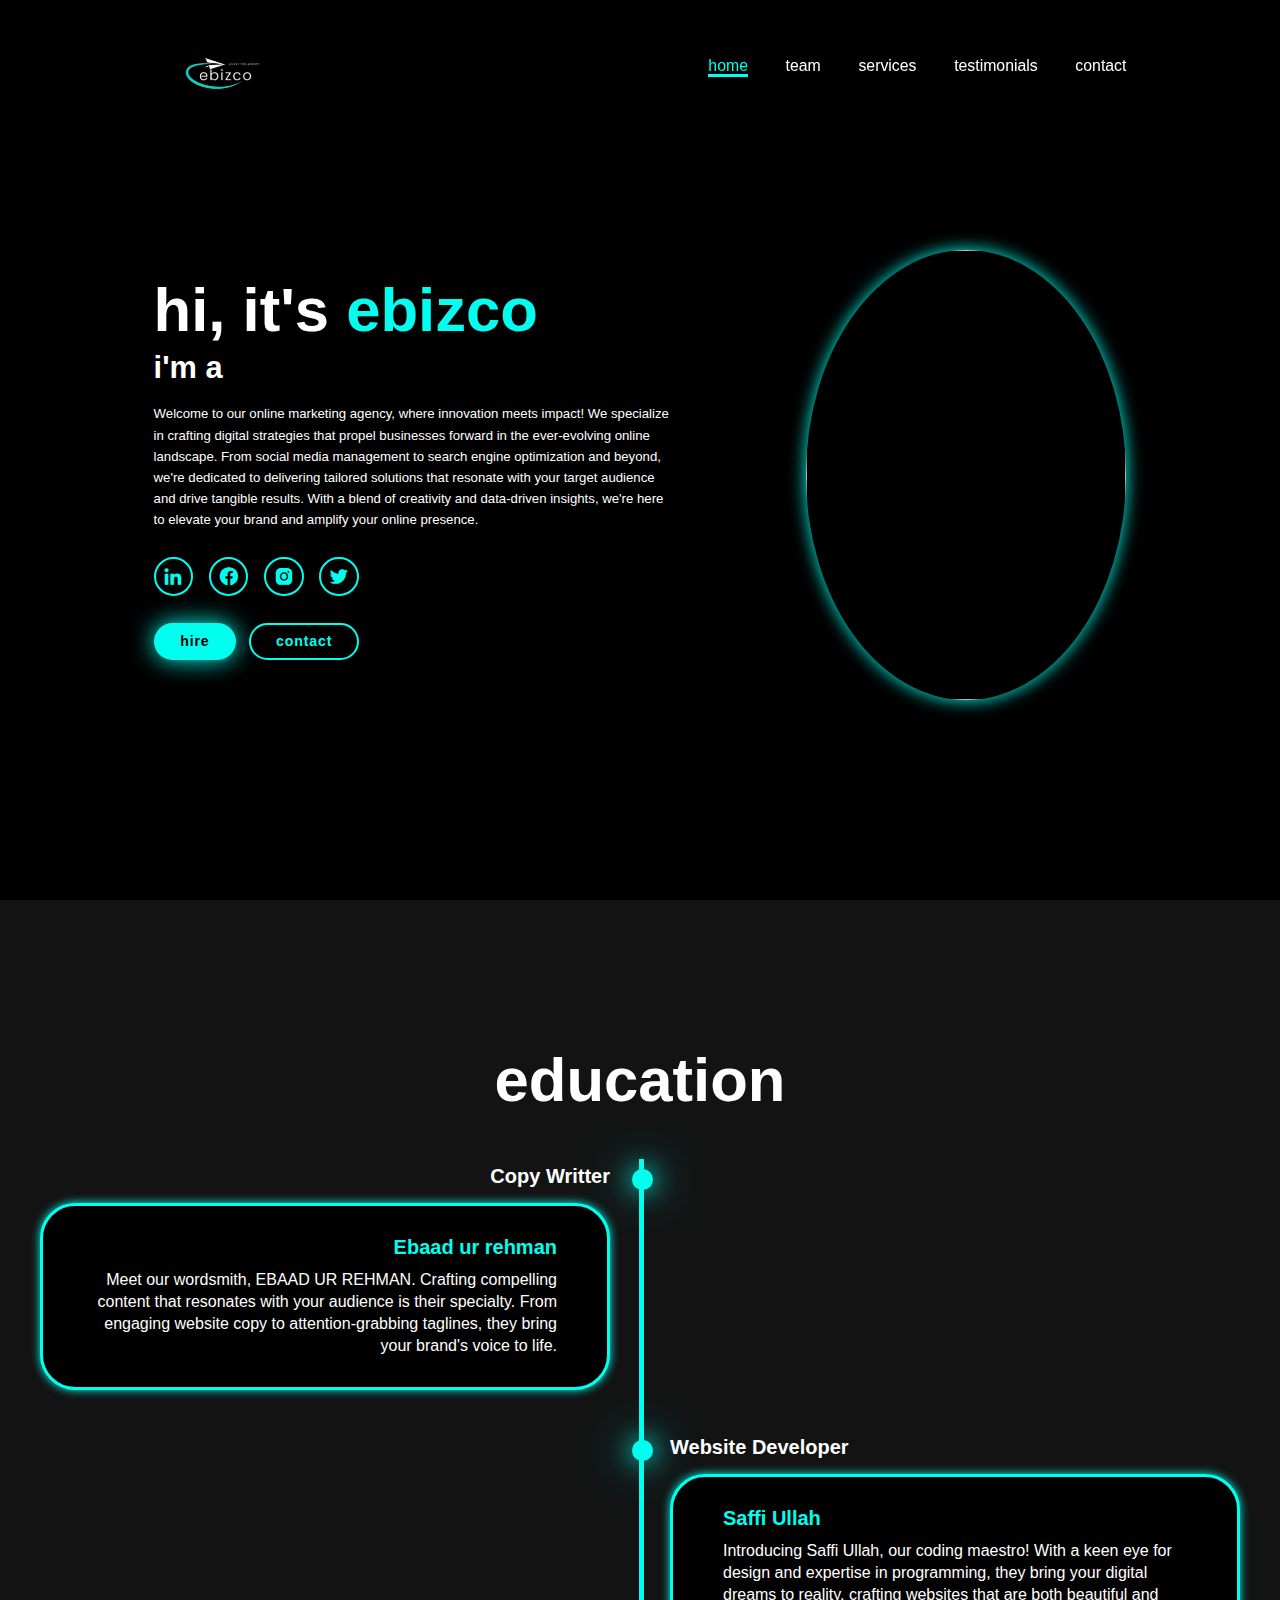
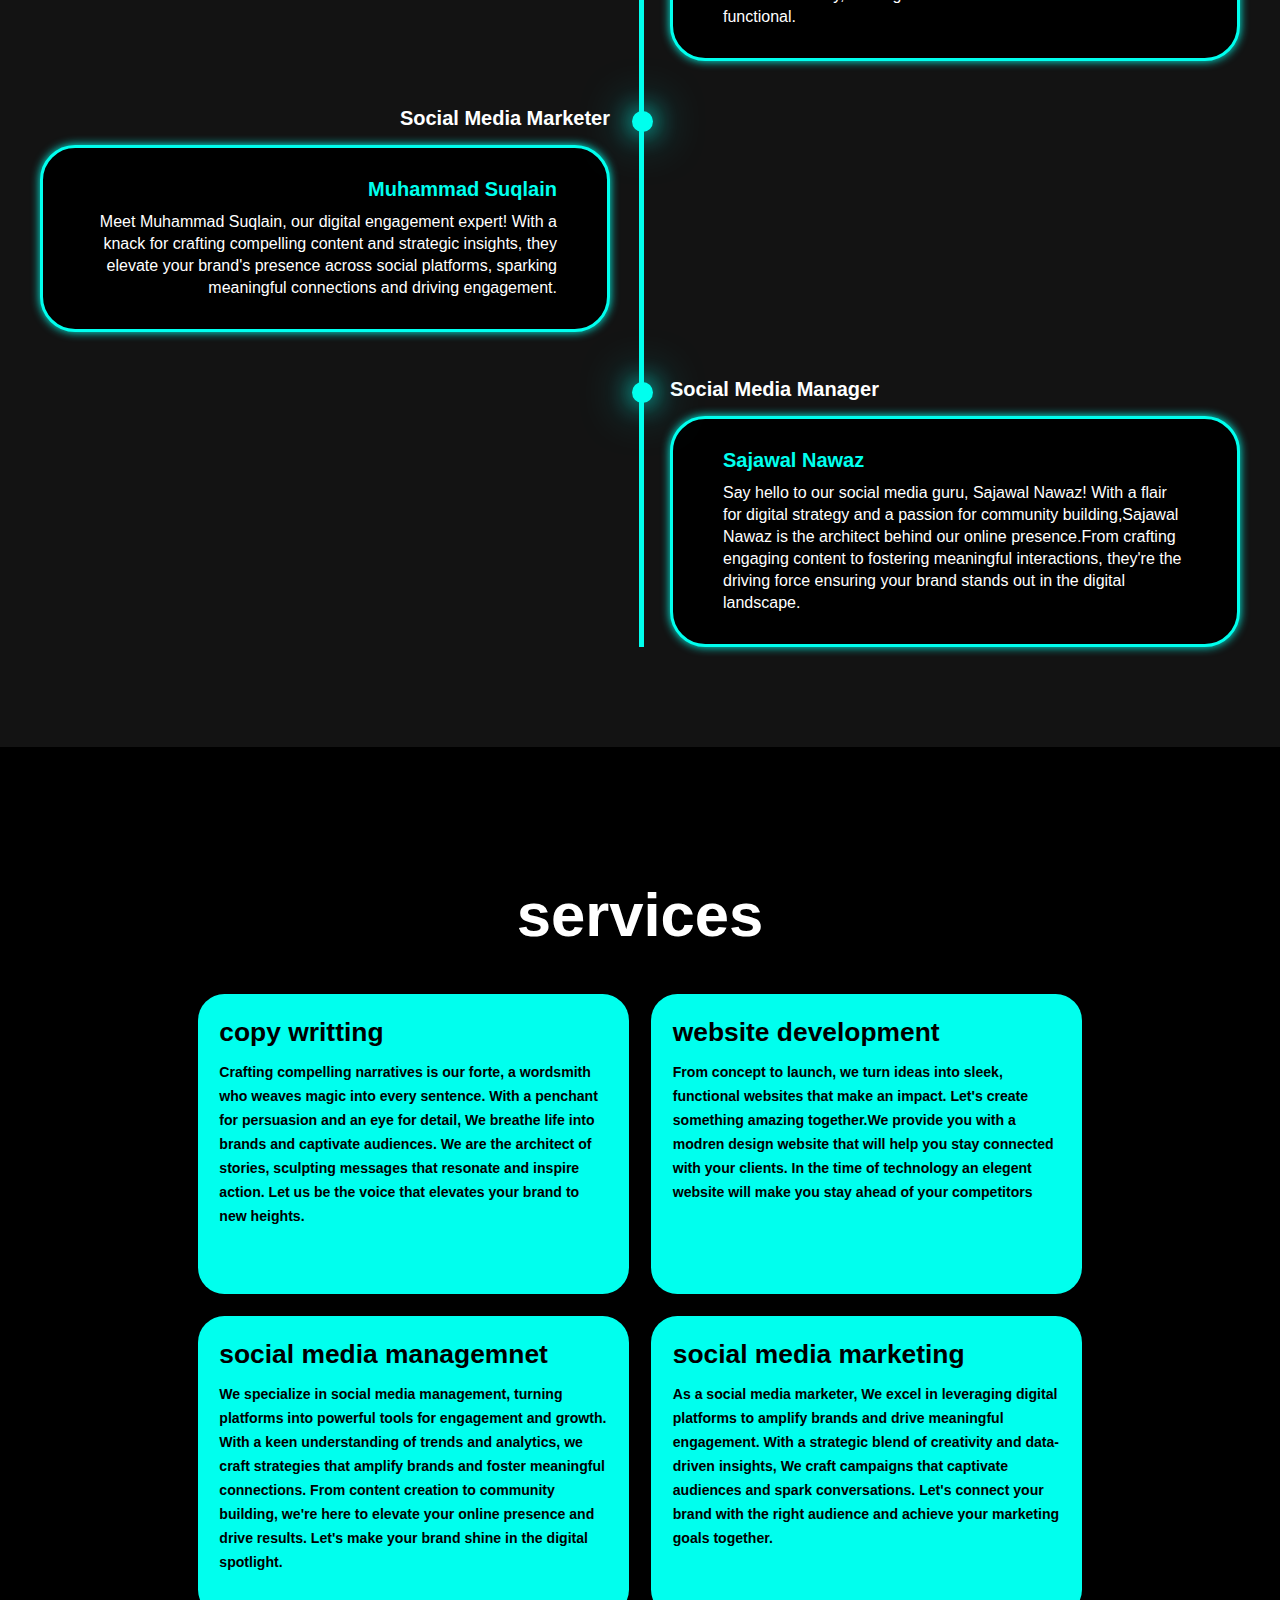
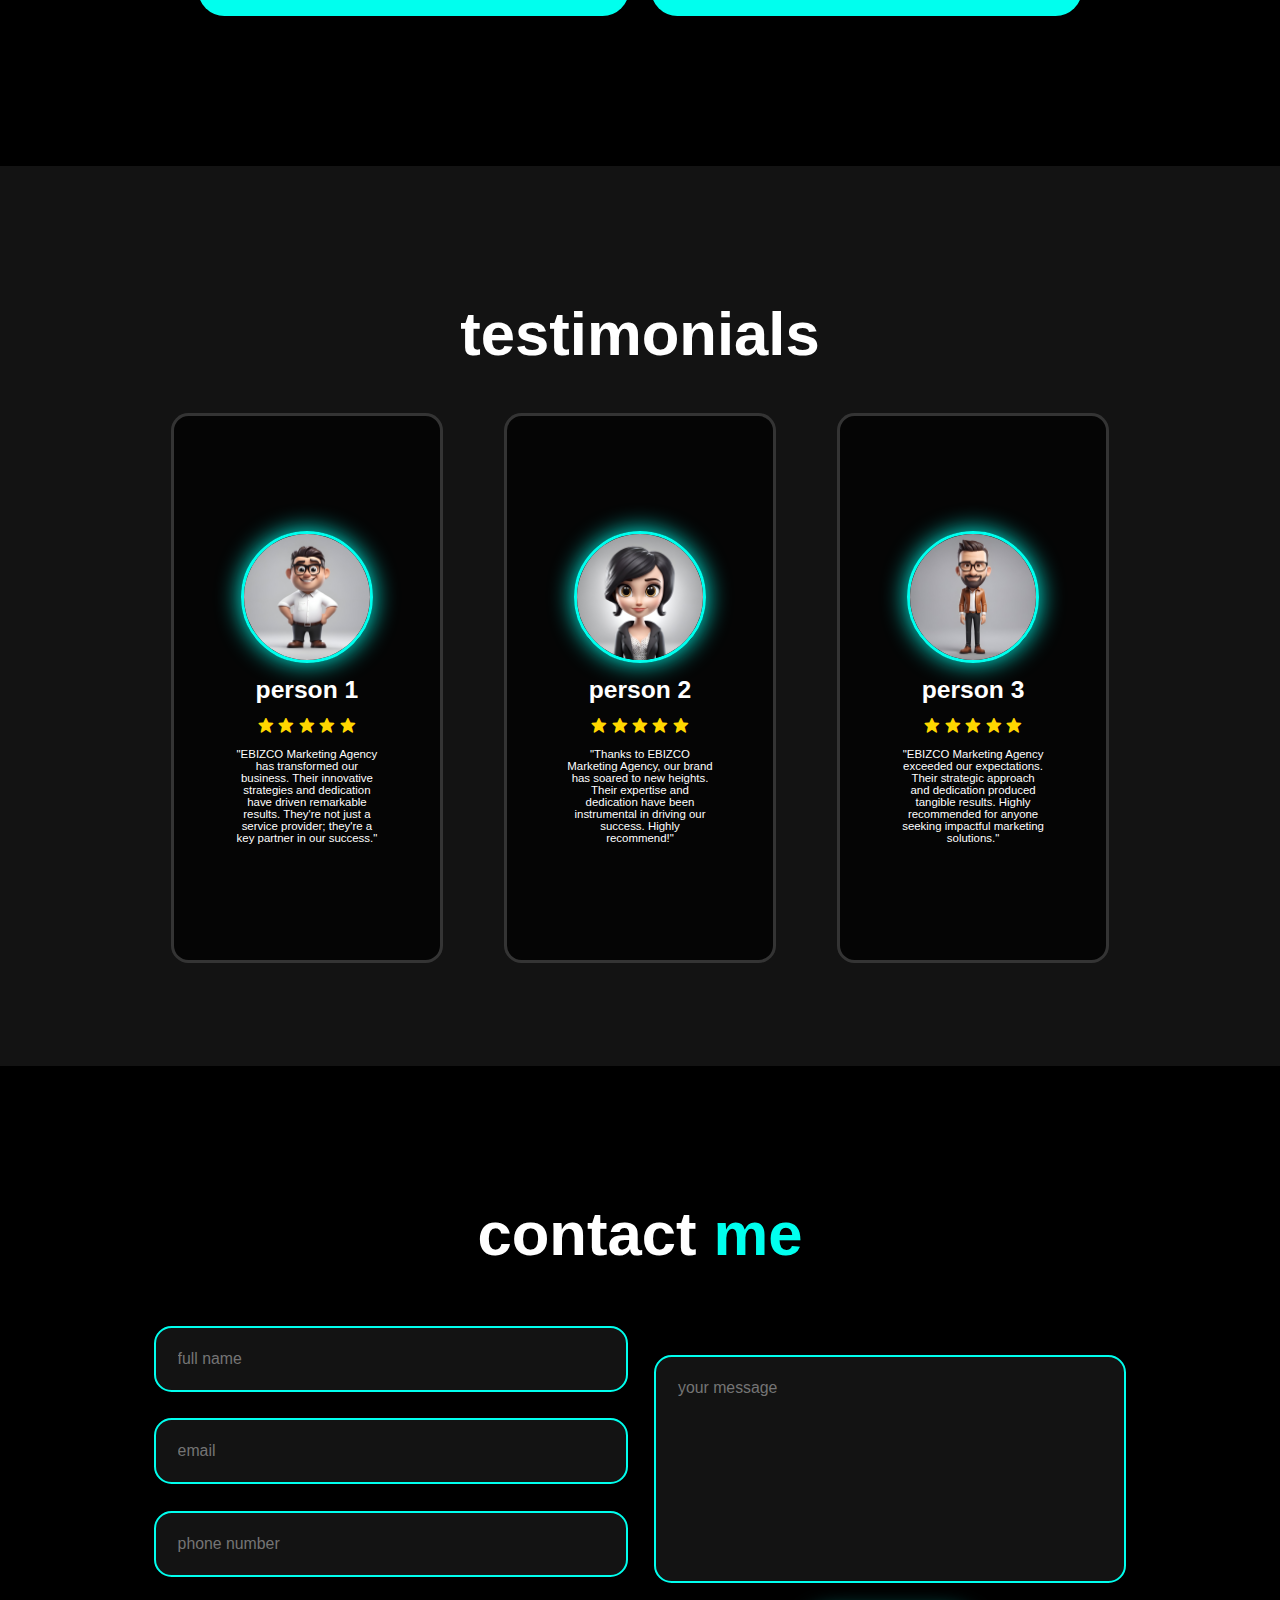
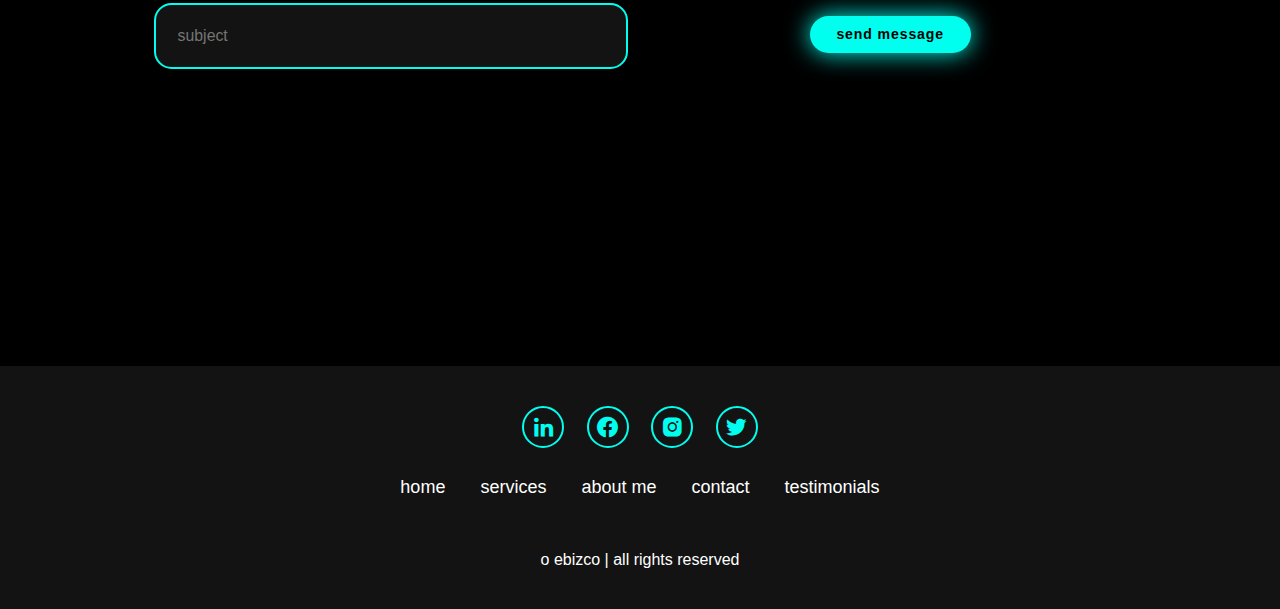
==== index.html @ e0fcddb9 "Add files via upload" ====
<!DOCTYPE html>
<html lang="en">
  <head>
    <meta charset="UTF-8">
    <link rel="shortcut icon" type="x-icon" href="photo-output.PNG">
    <meta name="viewport" content="width=device-width, initial-scale=1.0" />
    <title>EBIZCO</title>

    <link rel="stylesheet" href="style.css" />
    <link
      href="https://unpkg.com/boxicons@2.1.4/css/boxicons.min.css"
      rel="stylesheet"/>
      <script src="https://cdn.jsdelivr.net/npm/@emailjs/browser@3/dist/email.min.js"></script>
  </head>
  <body>

    <header class="header">
      <a href="#home" class="logo">
        <img src="photo-output.PNG" alt="">
      </a>

      <i class="bx bx-menu" id="menu-icon"></i>

      <nav class="navbar">
        <a href="#home" class="active">home</a>
        <a href="#team">team</a>
        <a href="#services">services</a>
        <a href="#testimonials">testimonials</a>
        <a href="#contact">contact</a>
      </nav>
    </header>

    <section class="home" id="home">
      <div class="home-content">
        <h1>hi, it's <span>ebizco</span></h1>
        <h3 class="text-animation">i'm a <span></span></h3>
        <p>  Welcome to our online marketing agency, where innovation meets impact! We specialize in crafting digital strategies that propel businesses forward in the ever-evolving online landscape. From social media management to search engine optimization and beyond, we're dedicated to delivering tailored solutions that resonate with your target audience and drive tangible results. With a blend of creativity and data-driven insights, we're here to elevate your brand and amplify your online presence.
        </p>

        <div class="social-icons">
          <a href="https://www.linkedin.com/in/ebizco-undefined-8a9aa62b5?utm_source=share&utm_campaign=share_via&utm_content=profile&utm_medium=ios_app"><i class="bx bxl-linkedin"></i></a>
          <a href="https://www.facebook.com/share/iDdRqeL8XhWcadHW/?mibextid=WC7FNe"><i class='bx bxl-facebook-circle'></i></a>
          <a href="https://www.instagram.com/ebiz.co?igsh=MXJ4cThwYmFrb3J5cA=="><i class="bx bxl-instagram-alt"></i></a>
          <a href="https://x.com/ebizcoagency?s=21"><i class="bx bxl-twitter"></i></a>
        </div>

        <div class="btn-group">
          <a href="#" class="btn">hire</a>
          <a href="#contact" class="btn">contact</a>
        </div>
      </div>

      <div class="home-img">
        <img src="index (1).png" alt="" />
      </div>
    </section>

    <section class="education" id="team">
      <h2 class="heading">education</h2>
      <div class="timeline-items">

        <div class="timeline-item">
          <div class="timeline-dot"></div>
            <div class="timeline-date">Copy Writter</div>
            <div class="timeline-content">
              <h3>Ebaad ur rehman</h3>
              <p>
                Meet our wordsmith, EBAAD UR REHMAN. Crafting compelling content that resonates with your audience is their specialty. From engaging website copy to attention-grabbing taglines, they bring your brand's voice to life. 
              </p>
            </div>
          
        </div>

        <div class="timeline-item">
          <div class="timeline-dot"></div>
            <div class="timeline-date">Website Developer</div>
            <div class="timeline-content">
              <h3>Saffi Ullah</h3>
              <p>
                Introducing Saffi Ullah, our coding maestro! With a keen eye for design and expertise in programming, they bring your digital dreams to reality, crafting websites that are both beautiful and functional.
              </p>
            </div>
          
        </div>

        <div class="timeline-item">
          <div class="timeline-dot"></div>
            <div class="timeline-date">Social Media Marketer</div>
            <div class="timeline-content">
              <h3>Muhammad Suqlain</h3>
              <p>
                Meet Muhammad Suqlain, our digital engagement expert! With a knack for crafting compelling content and strategic insights, they elevate your brand's presence across social platforms, sparking meaningful connections and driving engagement.
              </p>
            </div>
          
        </div>

        <div class="timeline-item">
          <div class="timeline-dot"></div>
            <div class="timeline-date">Social Media Manager</div>
            <div class="timeline-content">
              <h3>Sajawal Nawaz</h3>
              <p>
                Say hello to our social media guru, Sajawal Nawaz! With a flair for digital strategy and a passion for community building,Sajawal Nawaz is the architect behind our online presence.From crafting engaging content to fostering meaningful interactions, they're the driving force ensuring your brand stands out in the digital landscape.
              </p>
            </div>
          
      </div>
      </div>
    </section>

     <section class="services" id="services">
      <h2 class="heading">services</h2>

       <div class="services-container">
        <div class="service-box">
          <div class="service-info">
            <h4>copy writting</h4>
            <p>Crafting compelling narratives is our forte, a wordsmith who weaves magic into every sentence. With a penchant for persuasion and an eye for detail, We breathe life into brands and captivate audiences. We are the architect of stories, sculpting messages that resonate and inspire action. Let us be the voice that elevates your brand to new heights.</p>
          </div>
        </div>

        <div class="service-box">
          <div class="service-info">
            <h4>website development</h4>
            <p>From concept to launch, we turn ideas into sleek, functional websites that make an impact. Let's create something amazing together.We provide you with a modren design website that will help you stay connected with your clients. In the time of technology an elegent website will make you stay ahead of your competitors</p>
          </div>
        </div>

        <div class="service-box">
          <div class="service-info">
            <h4>social media managemnet</h4>
            <p>We specialize in social media management, turning platforms into powerful tools for engagement and growth. With a keen understanding of trends and analytics, we craft strategies that amplify brands and foster meaningful connections. From content creation to community building, we're here to elevate your online presence and drive results. Let's make your brand shine in the digital spotlight.</p>
          </div>
        </div>

        <div class="service-box">
          <div class="service-info">
            <h4>social media marketing</h4>
            <p>As a social media marketer, We excel in leveraging digital platforms to amplify brands and drive meaningful engagement. With a strategic blend of creativity and data-driven insights, We craft campaigns that captivate audiences and spark conversations. Let's connect your brand with the right audience and achieve your marketing goals together.</p>
          </div>
        </div>

       </div>
     </section>

     <section class="testimonials" id="testimonials">
      <div class="testimonials-box">
        <h2 class="heading">testimonials</h2>

          <div class="wrapper">
            <div class="testimonial-item">
              <img src="index (1).jpg" alt="">
              <h2>person 1</h2>
              <div class="rating">
                <i class='bx bxs-star' id="star"></i>
                <i class='bx bxs-star' id="star"></i>
                <i class='bx bxs-star' id="star"></i>
                <i class='bx bxs-star' id="star"></i>
                <i class='bx bxs-star' id="star"></i>
              </div>
              <p>"EBIZCO Marketing Agency has transformed our business. Their innovative strategies and dedication have driven remarkable results. They're not just a service provider; they're a key partner in our success."</p>
            </div>

            <div class="testimonial-item">
              <img src="index (3).jpg" alt="">
              <h2>person 2</h2>
              <div class="rating">
                <i class='bx bxs-star' id="star"></i>
                <i class='bx bxs-star' id="star"></i>
                <i class='bx bxs-star' id="star"></i>
                <i class='bx bxs-star' id="star"></i>
                <i class='bx bxs-star' id="star"></i>
              </div>
              <p>"Thanks to EBIZCO Marketing Agency, our brand has soared to new heights. Their expertise and dedication have been instrumental in driving our success. Highly recommend!"</p>
            </div>

            <div class="testimonial-item">
              <img src="index (2).jpg" alt="">
              <h2>person 3</h2>
              <div class="rating">
                <i class='bx bxs-star' id="star"></i>
                <i class='bx bxs-star' id="star"></i>
                <i class='bx bxs-star' id="star"></i>
                <i class='bx bxs-star' id="star"></i>
                <i class='bx bxs-star' id="star"></i>
              </div>
              <p>"EBIZCO Marketing Agency exceeded our expectations. Their strategic approach and dedication produced tangible results. Highly recommended for anyone seeking impactful marketing solutions."</p>
            </div>

          </div>
        </h2>
      </div>
     </section>

     <section class="contact" id="contact">
      <h2 class="heading">contact <span>me</span></h2>

        <form action="https://formspree.io/f/meqyryzp"
               method="POST">
          
          <div class="input-group">
            <div class="input-box">
              <input type="text" name="name" placeholder="full name">
              <input type="email" name="email" placeholder="email">
            </div>
            <div class="input-box">
              <input type="number" name="phone" placeholder="phone number">
              <input type="text" name="suject" placeholder="subject">
            </div>
          </div>

         <div class="input-group-2">
          <textarea name="message" id="message" cols="30" rows="10" placeholder="your message"></textarea>
          <input type="submit" name="send" value="send message" class="btn">
         </div>

        </form>
     </section>

     <footer class="footer">
      <div class="social">
        <a href="https://www.linkedin.com/in/ebizco-undefined-8a9aa62b5?utm_source=share&utm_campaign=share_via&utm_content=profile&utm_medium=ios_app"><i class="bx bxl-linkedin"></i></a>
          <a href="https://www.facebook.com/share/iDdRqeL8XhWcadHW/?mibextid=WC7FNe"><i class='bx bxl-facebook-circle'></i></a>
          <a href="https://www.instagram.com/ebiz.co?igsh=MXJ4cThwYmFrb3J5cA=="><i class="bx bxl-instagram-alt"></i></a>
          <a href="https://x.com/ebizcoagency?s=21"><i class="bx bxl-twitter"></i></a>
      </div>

      <ul class="list">
        <li>
          <a href="#">home</a>
        </li>

        <li>
          <a href="#services">services</a>
        </li>

        <li>
          <a href="#">about me</a>
        </li>

        <li>
          <a href="#contact">contact</a>
        </li>

        <li>
          <a href="#testimonials">testimonials</a>
        </li>
      </ul>
       <p class="copyright">
        o ebizco | all rights reserved
       </p>
     </footer>

    <script src="script.js"></script>
   
  </body>
</html>
---- style.css ----
*{
    margin: 0;
    padding: 0;
    box-sizing: border-box;
    text-decoration: none;
    border: none;
    outline: none;
    scroll-behavior: smooth;
    font-family: "Poppins", sans-serif;
}
:root{
    --bg-color:#000000;
    --second-bg-color: #131313;
    --text-color: white;
    --main-color:#00ffee;
}
html{
    font-size: 60%;
    overflow-x: hidden;
}
body{
    background: var(--bg-color);
    color: var(--text-color);
}
.header{
    position: fixed;
    top: 0;
    left: 0;
    width: 100%;
    padding: 1rem 12% 0.5rem;
    background: rgba(0, 0, 0, 0.3);
    backdrop-filter: blur(10px);
    display: flex;
    justify-content: space-between;
    align-items: center;
    z-index: 5;
}
.logo{
    font-size: 3rem;
    color: var(--text-color);
    font-weight: 800;
    cursor: pointer;
    transition: 0.5s ease;
    width: 100px;
    height: 100px;
    margin: 0 0 15px;
}
.logo img{
    width: 130px;
}
.logo:hover{
    transform: scale(1.1);
}
.navbar a{
    font-size: 1.8rem;
    color: var(--text-color);
    margin-left: 4rem;
    font-weight: 500;
    transition: 0.3s ease;
    border-bottom: 3px solid transparent;
              /* display: block; */
}
.navbar a:hover,
.navbar a.active{
    color: var(--main-color);
    border-bottom: 3px solid var(--main-color);
}
#menu-icon{
    /* font-size: 3.6rem;
    color: var(--main-color); */
    display: none;
}
section{
    min-height: 100vh;
    padding: 10rem 12% 10rem;
}
.home{
    display: flex;
    align-items: center;
    justify-content: center;
    gap: 15rem;
}
.home-content{
    display: flex;
    flex-direction: column;
    align-items: baseline;
    text-align: left;
    justify-content: center;
    margin-top: 3rem;
}
span{
    color: var(--main-color)
}
.logo span{
    color: var(--main-color);
}
.home-content  h3{
    margin-bottom: 2rem;
    margin-top: 1rem;
    font-size: 3.5rem;
}
.home-content h1{
    font-size: 7rem;
    font-weight: 700;
    margin-top: 1.5rem;
    line-height: 1;
}
.home-img img{
    position: relative;
    top: 3rem;
    height: 60vh;
    width: 32vw;
    border-radius: 50%;
    box-shadow: 0 0 17px var(--main-color);
    cursor: pointer;
    transition: 0.4s ease-in-out;
}
.home-img img:hover{
    box-shadow: 0 0 25px var(--main-color),
                0 0 50px var(--main-color),
                0 0 100px var(--main-color);
}
.home-content p{
    font-size: 1.5rem;
    font-weight: 500;
    line-height: 1.6;
    max-width: 1000px;
}
.social-icons a{
    display: inline-flex;
    justify-content: center;
    align-items: center;
    width: 4.5rem;
    height: 4.5rem;
    background: transparent;
    border: 2px solid var(--main-color);
    font-size: 2.5rem;
    border-radius: 50%;
    color: var(--main-color);
    margin: 3rem 1.5rem 3rem 0;
    transition: 0.3s ease-in-out;
}
.social-icons a:hover{
    color: var(--text-color);
    transform: scale(1.3)translateY(-5px);
    box-shadow: 0 0 25px var(--main-color);
    background-color: var(--main-color);
}
.btn{
    display: inline-block;
    padding: 1rem 2.8rem;
    background: var(--main-color);
    box-shadow: 0 0 25px var(--main-color);
    border-radius: 4rem;
    font-size: 1.6rem;
    color: black;
    border: 2px solid transparent;
    letter-spacing: 0.1rem;
    font-weight: 600;
    transition: 0.3 ease-in-out;
    cursor: pointer;
}
.btn:hover{
    transform: scale(1.05);
    box-shadow: 0 0 50px var(--main-color);
}
.btn-group{
    display: flex;
    align-items: center;
    gap: 1.5rem;
}
.btn-group a:nth-of-type(2){
    background: black;
    color: var(--main-color);
    border: 2px solid var(--main-color);
    box-shadow: 0 0 25px transparent;
}
.btn-group a:nth-of-type(2):hover{
    box-shadow: 0 0 25px var(--main-color);
    background-color: var(--main-color);
    color: black;
}
.text-animation{
    font-size: 34px;
    font-weight: 600;
    min-width: 280px;
}
.text-animation span{
    position: relative;
}
.text-animation span::before{
    content: "web developer";
    color: var(--main-color);
    animation: words 20s infinite;
}
.text-animation span::after{
    content: "";
    background-color: var(--bg-color);
    position: absolute;
    width: calc(100% + 8px);
    height: 100%;
    border-left: 3px solid var(--bg-color);
    right: -8px;
    animation: cursor 0.6s infinite,typing  20s steps(14) infinite;
}

@keyframes cursor{
    to{
        border-left: 2px solid var(--main-color);
    }
}

@keyframes words{
    0%,
    20%{
        content: "copywritter";
    }
    21%,
    40%{
        content: "social media marketer";
    }
    41%,
    60%{
        content: "web developer";
    }
    61%,
    80%{
        content: "graphic designer";
    }
    81%,
    100%{
        content: "social media manager";
    }
}

@keyframes typing{
    10%,
    15%,
    30%,
    35%,
    50%,
    55%,
    70%,
    75%,
    90%,
    95%{
        width: 0;
    }
    5%,
    20%,
    25%,
    40%,
    45%,
    60%,
    65%,
    80%,
    85%{
        width: calc(100% + 8px);
    }
} 
.heading{
    font-size: 7rem;
    text-align: center;
    margin: 5rem 0;
}
.education{
    padding: 100px 15px;
    background: var(--second-bg-color);
}
.education h2{
    margin-bottom: 5rem;
}
.timeline-items{
    max-width: 1200px;
    margin: auto;
    display: flex;
    flex-wrap: wrap;
    position: relative;
}
.timeline-items::before{
    content: "";
    position: absolute;
    width: 5px;
    height: 100%;
    background-color: var(--main-color);
    left: calc(50% - 1px);
}
.timeline-item{
    margin-bottom: 40px;
    width: 100%;
    position: relative;
}
.timeline-item:last-child{
    margin-bottom: 0;
}
.timeline-item:nth-child(odd){
    padding-right: calc(50% + 30px);
    text-align: right;
}
.timeline-item:nth-child(even){
    padding-left: calc(50% + 30px);
}
.timeline-dot{
    height: 21px;
    width: 21px;
    background-color: var(--main-color);
    box-shadow: 0 0 25px var(--main-color),
                0 0 50px var(--main-color);
    position: absolute;
    left: calc(50% - 8px);
    border-radius: 50%;
    top: 10px;
}
.timeline-date{
    font-size: 20px;
    font-weight: 800;
    color: white;
    margin: 6px 0 15px;
}
.timeline-content{
    background-color: var(--bg-color);
    border: 3px solid var(--main-color);
    padding: 30px 50px;
    border-radius: 4rem;
    box-shadow: 0 0 10px var(--main-color);
    cursor: pointer;
    transition: 0.3s ease-in;
}
.timeline-content:hover{
    transform: scale(1.05);
    box-shadow: 0 0 25px var(--main-color);
}
.timeline-content h3{
    font-size: 20px;
    color: var(--main-color);
    margin: 0 0 10px;
    font-weight: 600;
}
.timeline-content p {
    color: white;
    font-size: 16px;
    font-weight: 300;
    line-height: 22px;
}

::-webkit-scrollbar{
    width: 15px;
}
::-webkit-scrollbar-thumb{
    background-color: var(--main-color);
}
::-webkit-scrollbar-track{
    background-color: var(--bg-color);
    width: 50px;
}
.services{
    background: var(--bg-color);
    color: black;
}
.services h2{
    margin-bottom: 5rem;
    color: white;
}
.services-container{
    display: grid;
    grid-template-columns: repeat(2,1fr);
    align-items: center;
    gap: 2.5rem;
}
.service-box{
    background-color: var(--main-color);
    height: 300px;
    border-radius: 3rem;
    border: 5px solid transparent;
    cursor: pointer;
    transition: 0.4s ease-in-out;
}
.service-box:hover{
    background: white;
    color: black;
    border: 5px solid var(--main-color);
    transform: scale(1.03);
}
.service-box .service-info{
    display: flex;
    flex-direction: column;
    text-align: left;
    max-width: 100%;
    justify-content: left;
    align-items: baseline;
    padding: 2rem 1.9rem;
}
.service-info h4{
    font-size: 3rem;
    font-weight: 800;
    line-height: 1.2;
    padding-bottom: 1.5rem;
}
.service-info p{
    font-size: 1.6rem;
    font-weight: 600;
    max-height: 100px;
    line-height: 1.7;
    margin: auto;
}
.testimonials{
    background: var(--second-bg-color);
}
.testimonials-box{
    background-size: cover;
    display: flex;
    align-items: center;
    justify-content: center;
    flex-direction: column;
}
.testimonials .heading{
    margin-bottom: 5rem;
}
.testimonials-box img{
    width: 15rem;
    border-radius: 50%;
    border: 3px solid var(--main-color);
    box-shadow: 0 0 25px var(--main-color);
}
.wrapper{
    display: grid;
    grid-template-columns: repeat(3,1fr);
    gap: 3rem;
}
.testimonial-item{
    min-height: 550px;
    max-width: 450px;
    background: rgba(0, 0, 0, 0.7);
    border: 3px solid rgba(238, 238, 238, 0.2);
    border-radius: 2rem;
    margin: 0 2rem;
    padding: 30px 60px;
    cursor: pointer;
    display: flex;
    flex-direction: column;
    align-items: center;
    justify-content: center;
    text-align: center;
    gap: 1.5rem;
    color: white;
    transition: 0.4s ease-in-out;
}
.testimonial-item:hover{
    border: 3px sloid var(--main-color);
    transform: translateY(-10px)scale(1.03);
    box-shadow: 0 0 50px var(--main-color);
}
.testimonial-item h2{
    font-size: 2.8rem;
}
.testimonial-item p{
    font-size: 1.3rem;
}
#star{
    color: gold;
    font-size: 2rem;
}
.contact{
    background-color: var(--bg-color);
}
.contact h2{
    margin-bottom: 3rem;
    color: white;
    font-size: 7rem;
}
.contact form{
    display: flex;
    align-items: center;
    justify-content: center;
    gap: 3rem;
    margin: 5rem auto;
    text-align: center;
}
.contact form .input-box{
    display: flex;
    justify-content: center;
    flex-wrap: wrap;
}
.contact form .input-box input,
.contact form textarea{
    width: 100%;
    padding: 2.5rem;
    font-size: 1.8rem;
    color: var(--text-color);
    background: var(--second-bg-color);
    border-radius: 2rem;
    border: 2px solid var(--main-color);
    margin: 1.5rem 0;
    resize: none;
}
.contact form .btn{
    margin-top: 2rem;
}
.footer{
    position: relative;
    bottom: 0;
    width: 100%;
    padding: 40px 0;
    background-color: var(--second-bg-color);
}
.footer .social{
    text-align: center;
    padding-bottom: 25px;
    color: var(--main-color);
}
.footer .social a{
    font-size: 25px;
    color: var(--main-color);
    border: 2px solid var(--main-color);
    width: 42px;
    height: 42px;
    line-height: 42px;
    display: inline-block;
    text-align: center;
    border-radius: 50%;
    margin: 0 10px;
    transition: 0.3s ease-in-out;
}
.footer .social a:hover{
    transform: scale(1.2)translateY(-10px);
    background-color: var(--main-color);
    color: black;
    box-shadow: 0 0 255px var(--main-color);
}
.footer ul{
    margin-top: 0;
    padding: 0;
    font-size: 18px;
    line-height: 1.6;
    margin-bottom: 0;
    text-align: center;
}
.footer ul li a{
    color: white;
    border-bottom: 3px solid transparent;
    transition: 0.3s ease-in-out;
}
.footer ul li a:hover{
    border-bottom: 3px solid var(--main-color);
}
.footer ul li{
    display: inline-block;
    padding: 0 15px;  
}
.footer .copyright{
    margin-top: 50px;
    text-align: center;
    font-size: 16px;
    color: white;
}

@media (max-width:1285px) {
    html{
        font-size: 55%;
    }
    .services-container{
        padding-bottom: 7rem;
        grid-template-columns: repeat(2,1fr);
        margin: 0 5rem;
    }
    .home-img img {
        position: relative;
        top: 3rem;
        height: 50vh;
        width: 25vw;
        border-radius: 50%;
        box-shadow: 0 0 17px var(--main-color);
        cursor: pointer;
        transition: 0.4s ease-in-out;
    }
}
@media(max-width:991px) {
    header{
        padding: 2rem 3%;
    }
    .home-img img {
        position: relative;
        top: 3rem;
        height: 50vh;
        width: 35vw;
        border-radius: 50%;
        box-shadow: 0 0 17px var(--main-color);
        cursor: pointer;
        transition: 0.4s ease-in-out;
    }
    section{
        padding: 10rem 3% 2rem;
    }
    .timeline-items::before{
        left: 7px;
    }
    .timeline-item:nth-child(odd){
        padding-right: 0;
        text-align: left;
    }
    .timeline-item:nth-child(odd),
    .timeline-item:nth-child(even){
        padding-left: 37px;
    }
    .timeline-dot{
        left: 0;
    }
    .services{
        padding-bottom: 7rem;
    }
    .testimonials .wrapper{
        grid-template-columns: repeat(1,1fr);
    }
    .contact form{
        flex-direction: column;
    }
    .footer{
        padding: 2rem 3%;
    }
}
@media (max-width:895px) {
    #menu-icon{
        display: block;
        cursor:pointer;
        font-size: 3.6rem;
        color: var(--main-color);
    }
    .logo{
        margin: 0 0 15px;
    }
    .navbar{
        position: absolute;
        top: 100%;
        right: 0;
        width: 50%;
        padding: 1rem 3%;
        background: rgba(0, 0, 0, 0.8);
        backdrop-filter: blur(20px);
        border-bottom-left-radius: 2rem;
        border-left: 2px solid var(--main-color);
        border-bottom: 2px solid var(--main-color);
        display: none;  
        overflow: hidden;
        opacity: 1;  
    }
    .navbar.active{
        display: block;
        opacity: 1;
    }
    .navbar a{
        display: block;
        font-size: 2rem;
        margin: 3rem 0;
        color: white;
    }
    .home{
        flex-direction: column-reverse;
        margin: 5rem 4rem;
    }
    .home-content h3{
        font-size: 2.6rem;
    }
    .home-content h1{
        font-size: 8rem;
        margin-top: 3rem;
    }
    .home-content p{
        max-width: 600;
        margin: 0 auto;
    }
    .home-img img{
        width: 35vw;
        height: 45vh;
    }
    .services h2{
        margin-bottom: 3rem;
    }
    .services-container{
        grid-template-columns: repeat(1,1fr);
    }
    .service-info p {
        font-size: 1.2rem;
        font-weight: 700;
    }
}
@media (max-width:655px){
    .home-img img {
        width: 84vw;
        height: 55vh;
    }
}
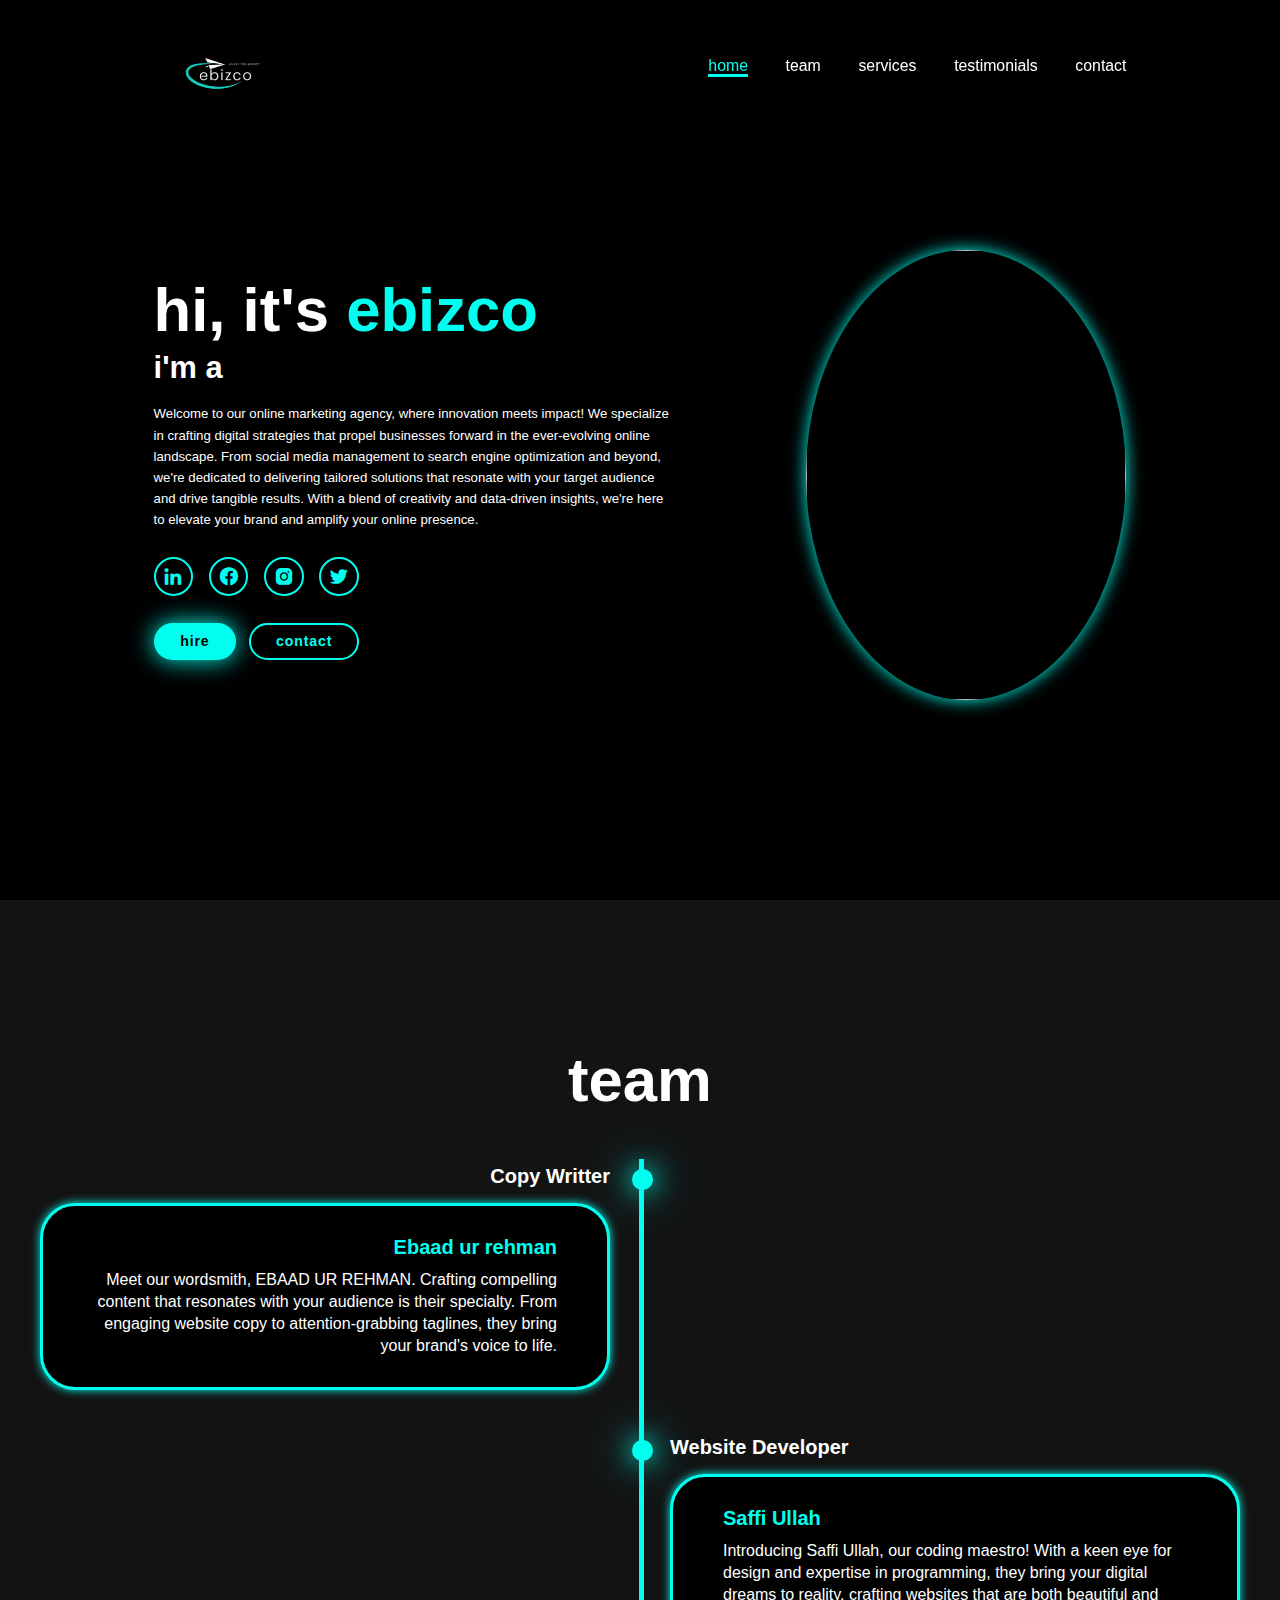
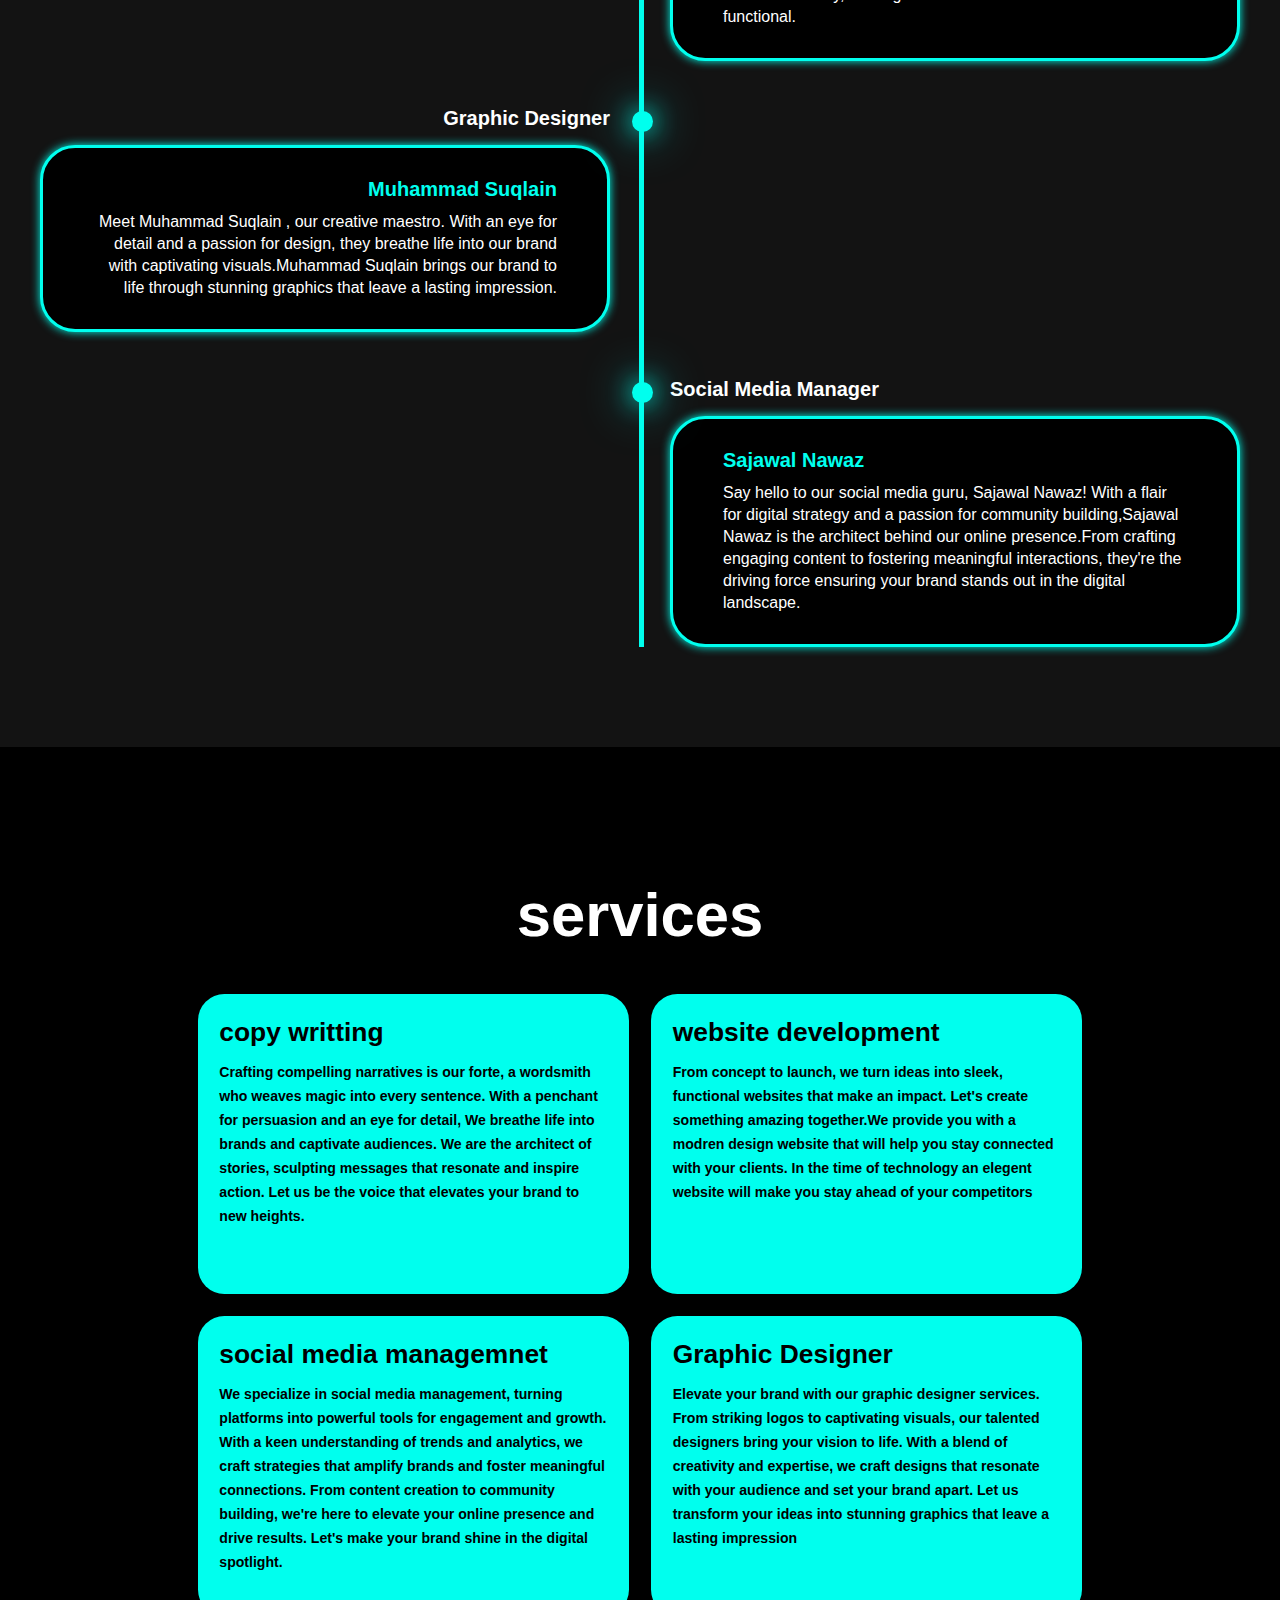
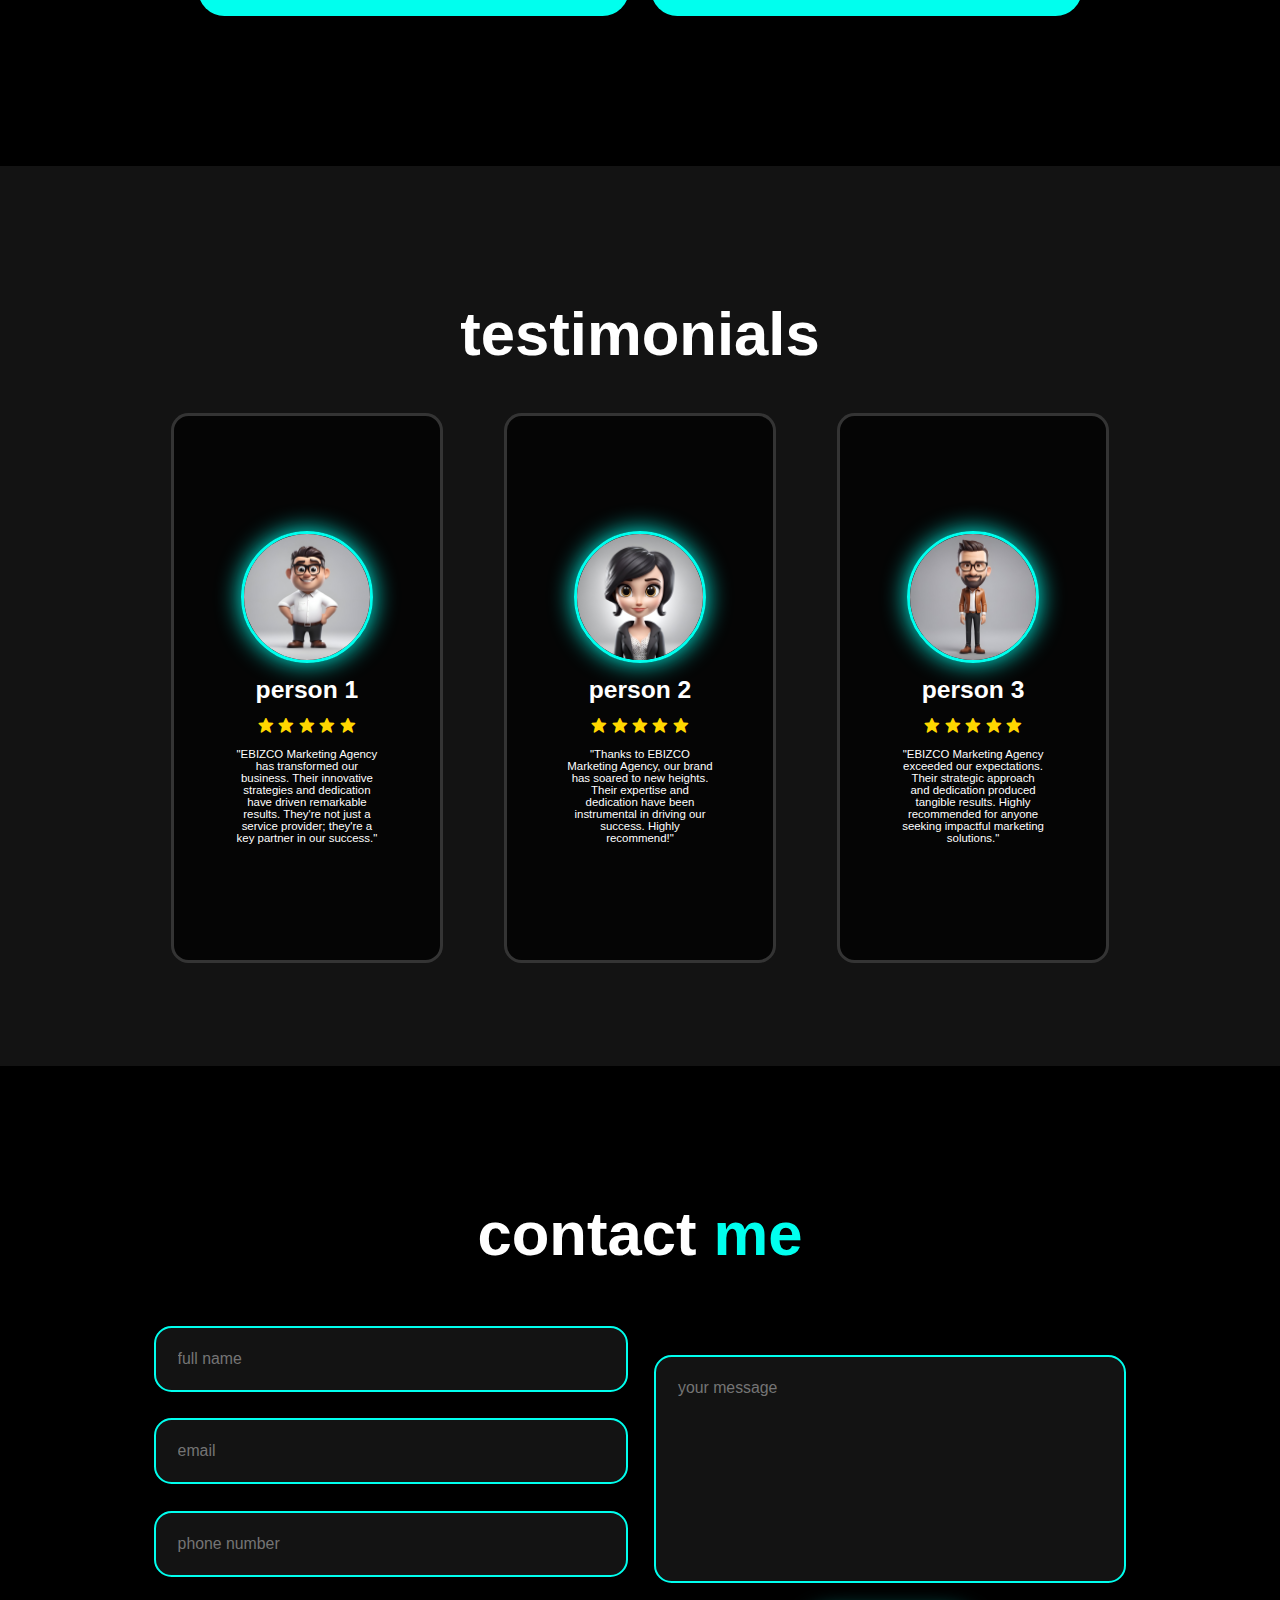
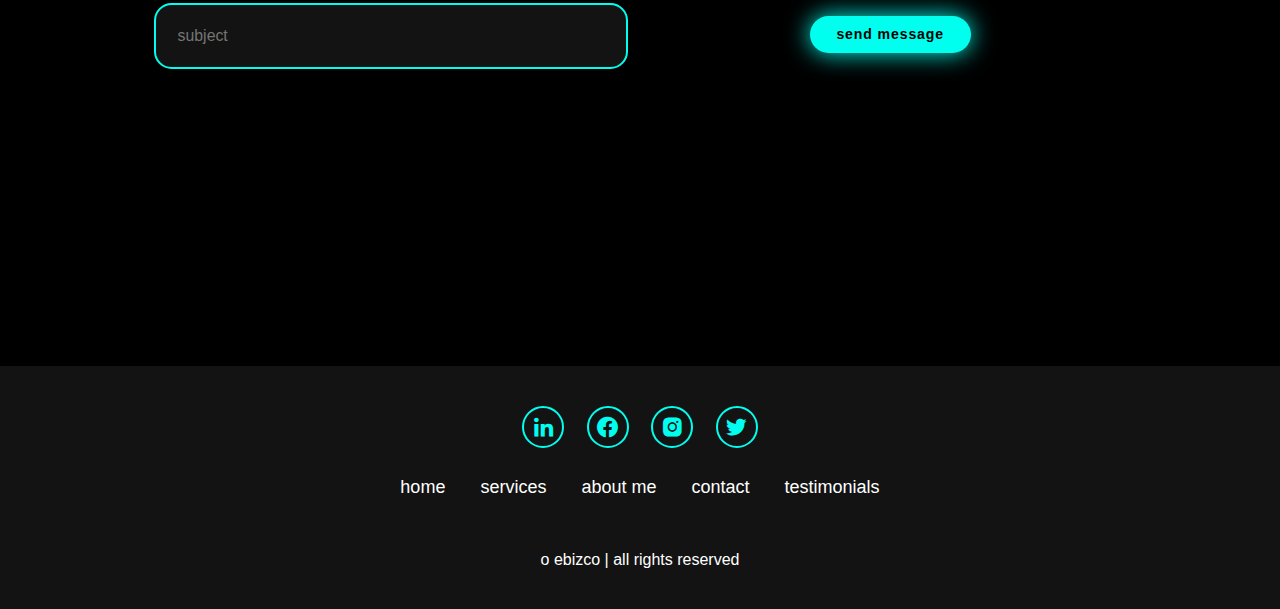
==== commit 29fc6e3e: "Update index.html" ====
--- a/index.html
+++ b/index.html
@@ -56,7 +56,7 @@
     </section>
 
     <section class="education" id="team">
-      <h2 class="heading">education</h2>
+      <h2 class="heading">team</h2>
       <div class="timeline-items">
 
         <div class="timeline-item">
@@ -85,12 +85,11 @@
 
         <div class="timeline-item">
           <div class="timeline-dot"></div>
-            <div class="timeline-date">Social Media Marketer</div>
+            <div class="timeline-date">Graphic Designer</div>
             <div class="timeline-content">
               <h3>Muhammad Suqlain</h3>
               <p>
-                Meet Muhammad Suqlain, our digital engagement expert! With a knack for crafting compelling content and strategic insights, they elevate your brand's presence across social platforms, sparking meaningful connections and driving engagement.
-              </p>
+                Meet Muhammad Suqlain , our creative maestro. With an eye for detail and a passion for design, they breathe life into our brand with captivating visuals.Muhammad Suqlain  brings our brand to life through stunning graphics that leave a lasting impression.
             </div>
           
         </div>
@@ -136,8 +135,8 @@
 
         <div class="service-box">
           <div class="service-info">
-            <h4>social media marketing</h4>
-            <p>As a social media marketer, We excel in leveraging digital platforms to amplify brands and drive meaningful engagement. With a strategic blend of creativity and data-driven insights, We craft campaigns that captivate audiences and spark conversations. Let's connect your brand with the right audience and achieve your marketing goals together.</p>
+            <h4>Graphic Designer</h4>
+            <p>Elevate your brand with our graphic designer services. From striking logos to captivating visuals, our talented designers bring your vision to life. With a blend of creativity and expertise, we craft designs that resonate with your audience and set your brand apart. Let us transform your ideas into stunning graphics that leave a lasting impression</p>
           </div>
         </div>
 
@@ -196,7 +195,7 @@
      <section class="contact" id="contact">
       <h2 class="heading">contact <span>me</span></h2>
 
-        <form action="https://formspree.io/f/meqyryzp"
+        <form action="https://formspree.io/f/xoqgpzyn"
                method="POST">
           
           <div class="input-group">
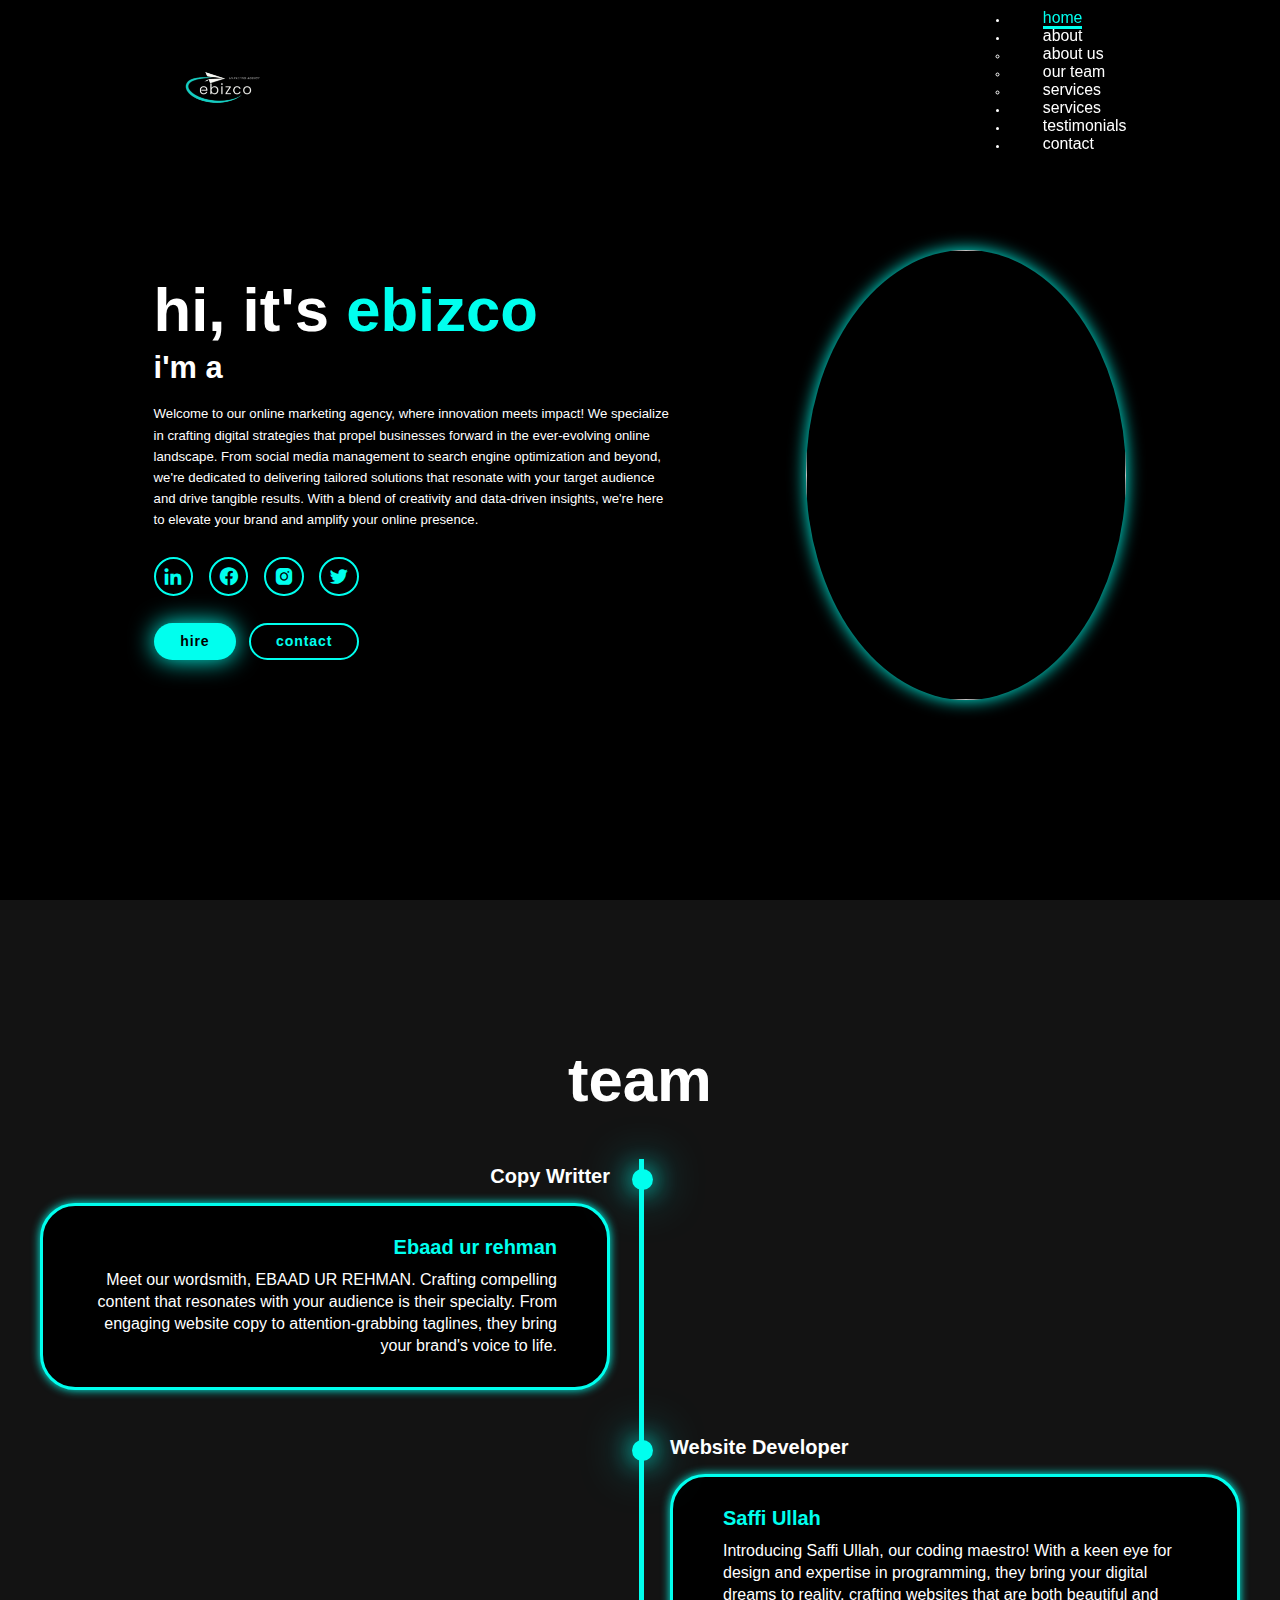
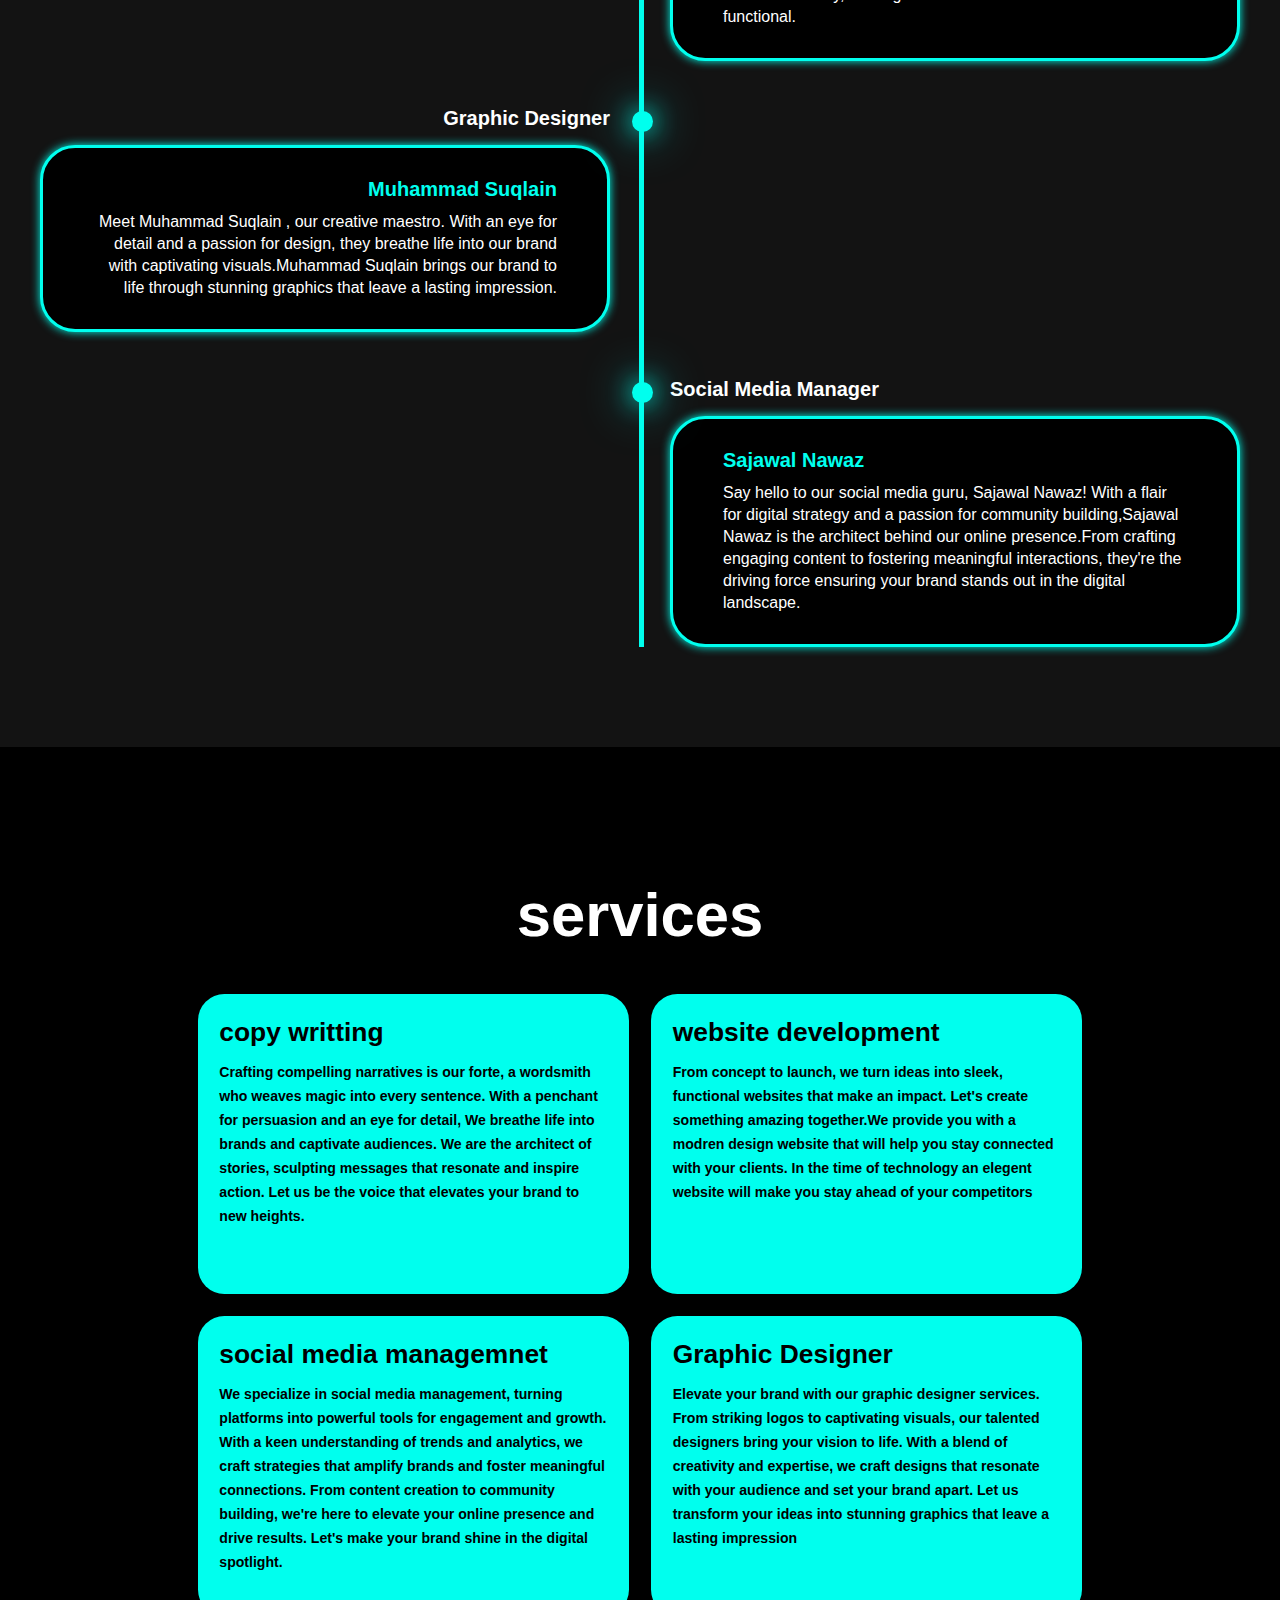
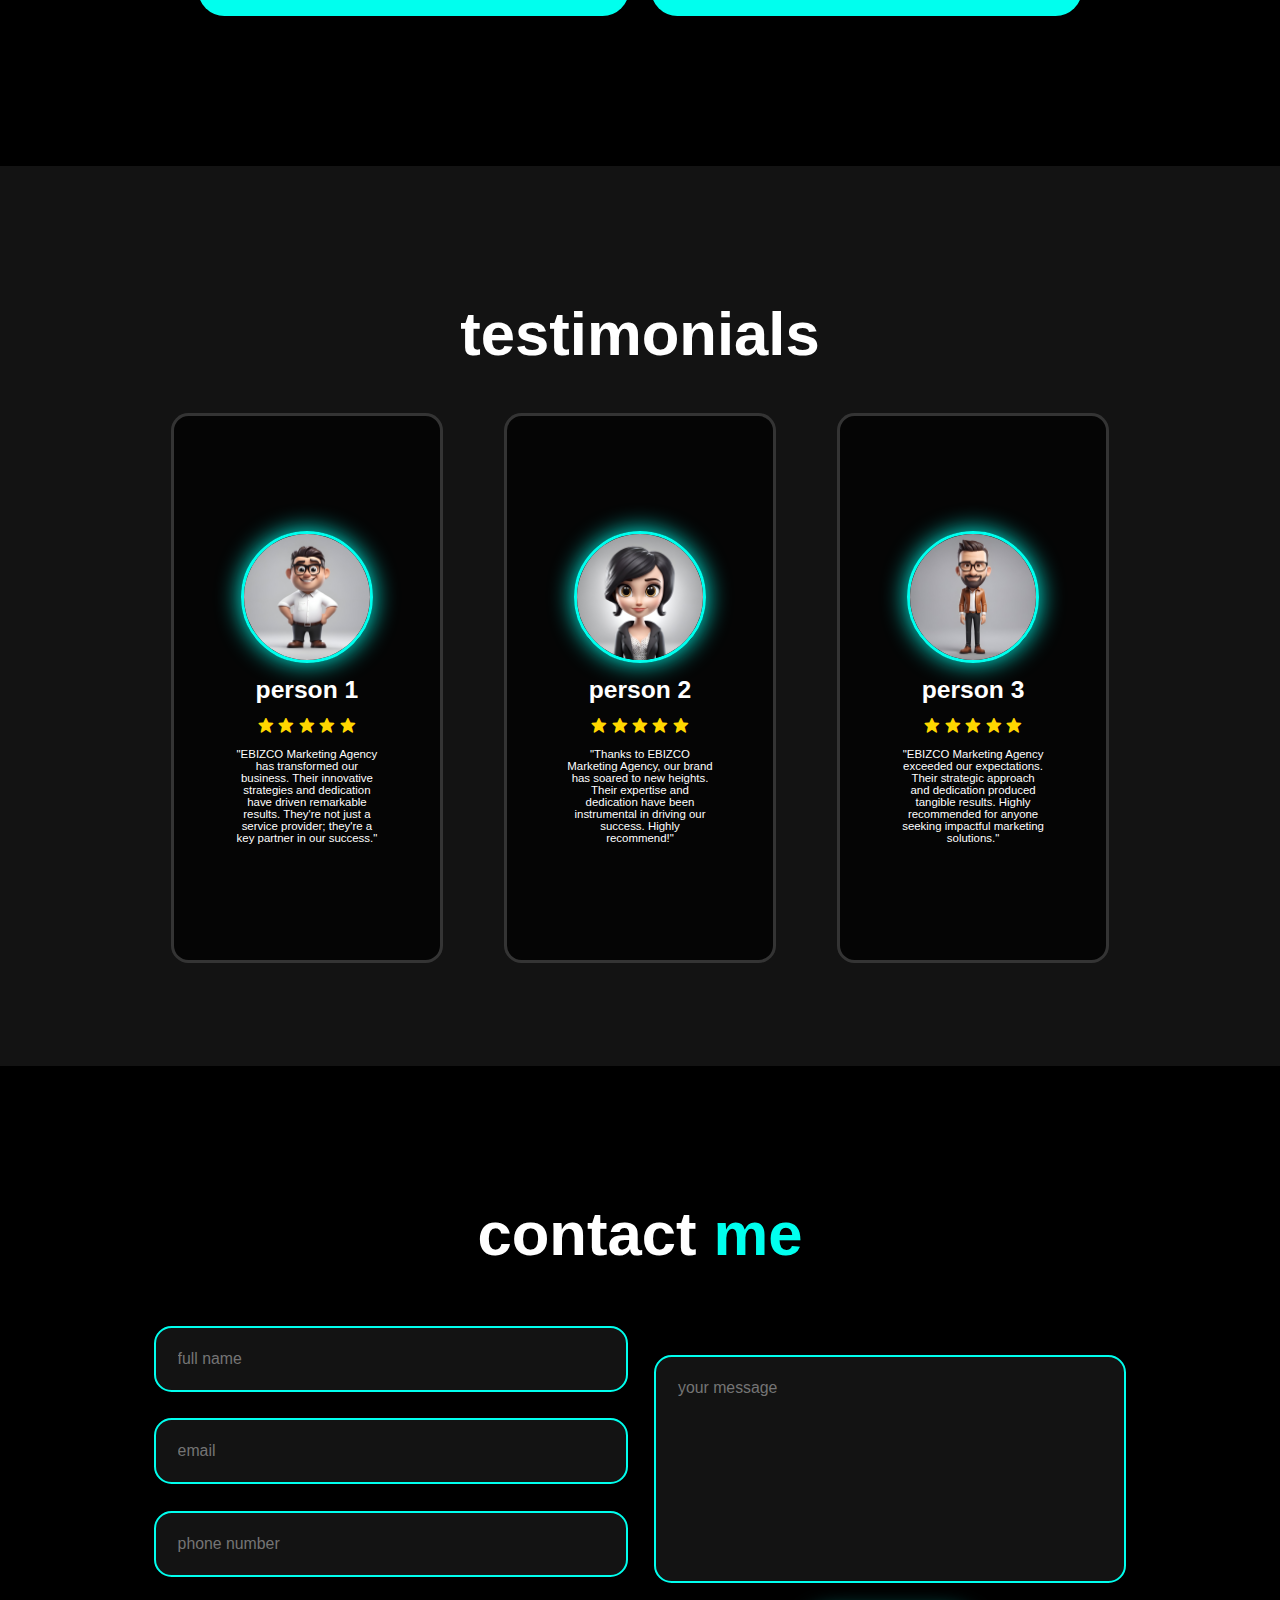
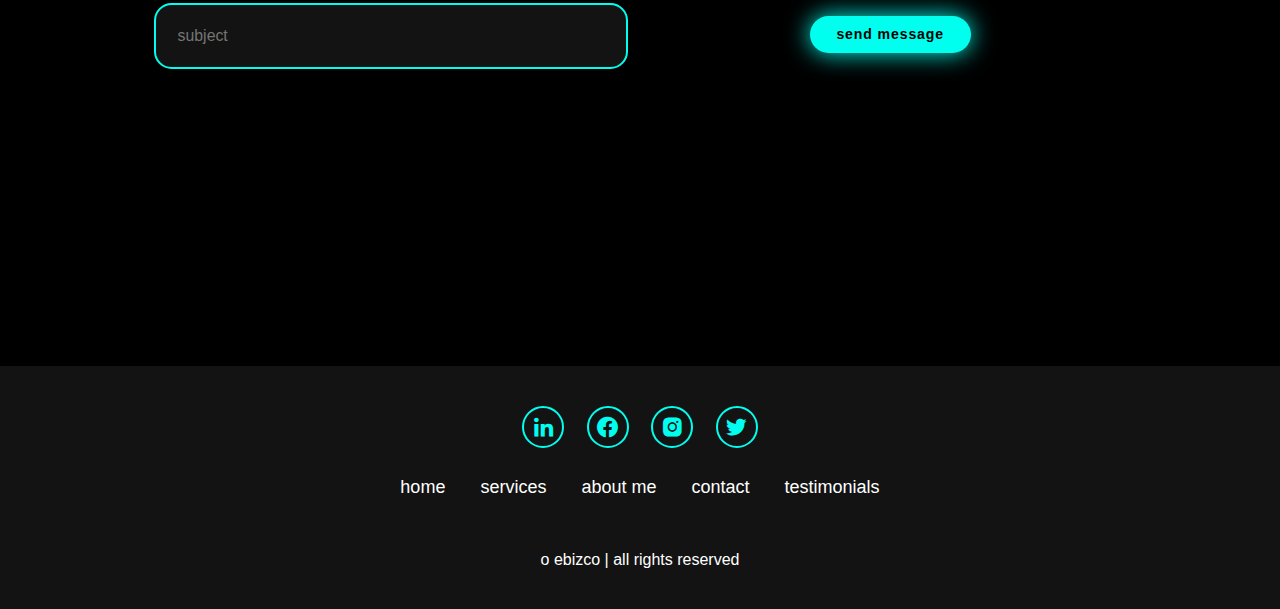
==== commit 4192a04a: "Update index.html" ====
--- a/index.html
+++ b/index.html
@@ -1,5 +1,6 @@
 <!DOCTYPE html>
 <html lang="en">
+
   <head>
     <meta charset="UTF-8">
     <link rel="shortcut icon" type="x-icon" href="photo-output.PNG">
@@ -12,6 +13,7 @@
       rel="stylesheet"/>
       <script src="https://cdn.jsdelivr.net/npm/@emailjs/browser@3/dist/email.min.js"></script>
   </head>
+  
   <body>
 
     <header class="header">
@@ -22,12 +24,29 @@
       <i class="bx bx-menu" id="menu-icon"></i>
 
       <nav class="navbar">
-        <a href="#home" class="active">home</a>
-        <a href="#team">team</a>
-        <a href="#services">services</a>
-        <a href="#testimonials">testimonials</a>
-        <a href="#contact">contact</a>
+
+
+        <ul>
+          <li><a href="index.html" class="active">home</a></li>
+          <li><a href="about.html" >about</a>
+          <ul class="dropdown">
+            <li><a href="about.html">about us</a></li>
+            <li><a href="team.html">our team</a></li>
+            <li><a href="#services">services</a></li>
+          </ul>
+          </li>
+          <li><a href="#services" >services</a></li>
+          <li><a href="#testimonials" >testimonials</a></li>
+          <li><a href="#contact" >contact</a></li>
+        </ul>
+
+
       </nav>
+
+
+
+
+
     </header>
 
     <section class="home" id="home">
@@ -89,7 +108,8 @@
             <div class="timeline-content">
               <h3>Muhammad Suqlain</h3>
               <p>
-                Meet Muhammad Suqlain , our creative maestro. With an eye for detail and a passion for design, they breathe life into our brand with captivating visuals.Muhammad Suqlain  brings our brand to life through stunning graphics that leave a lasting impression.
+                Meet Muhammad Suqlain , our creative maestro. With an eye for detail and a passion for design, they breathe life into our brand with captivating visuals.Muhammad Suqlain brings our brand to life through stunning graphics that leave a lasting impression.
+              </p>
             </div>
           
         </div>
@@ -227,7 +247,7 @@
 
       <ul class="list">
         <li>
-          <a href="#">home</a>
+          <a href="index.html">home</a>
         </li>
 
         <li>
@@ -235,7 +255,7 @@
         </li>
 
         <li>
-          <a href="#">about me</a>
+          <a href="about.html">about me</a>
         </li>
 
         <li>
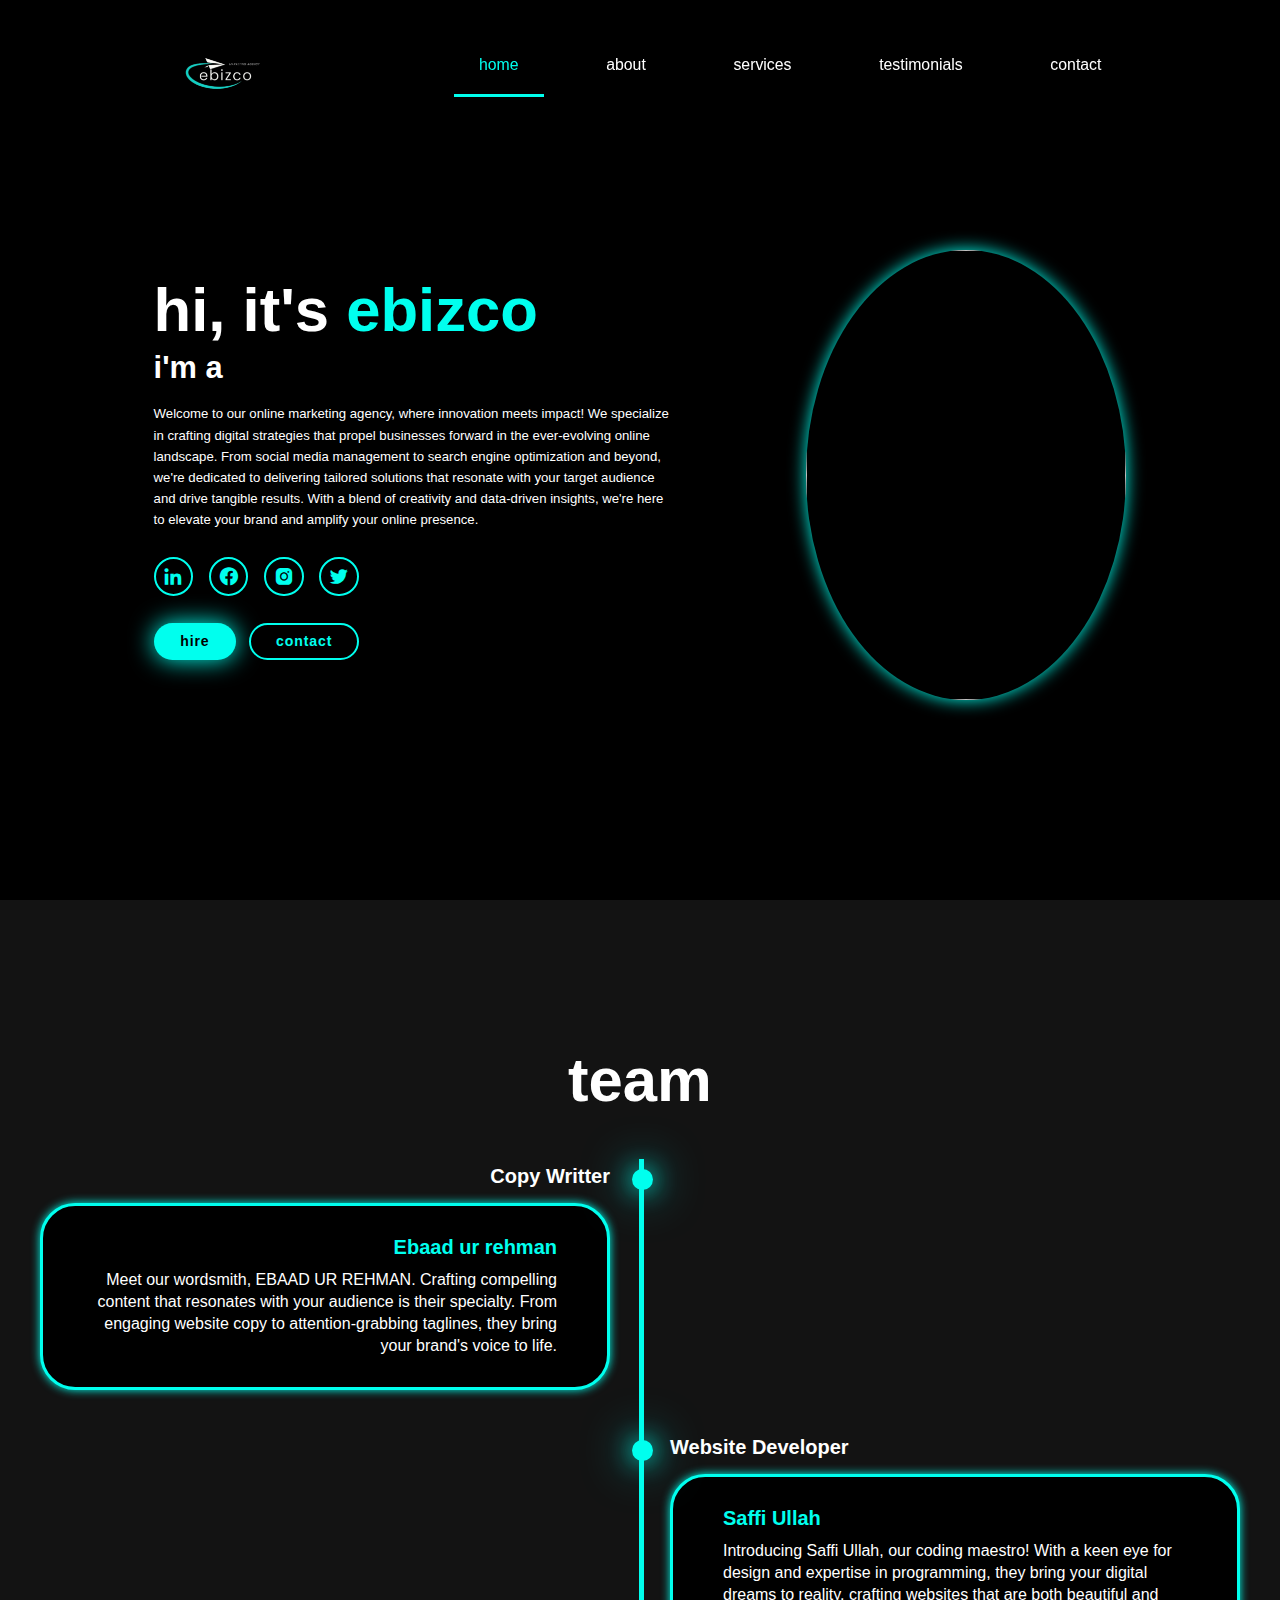
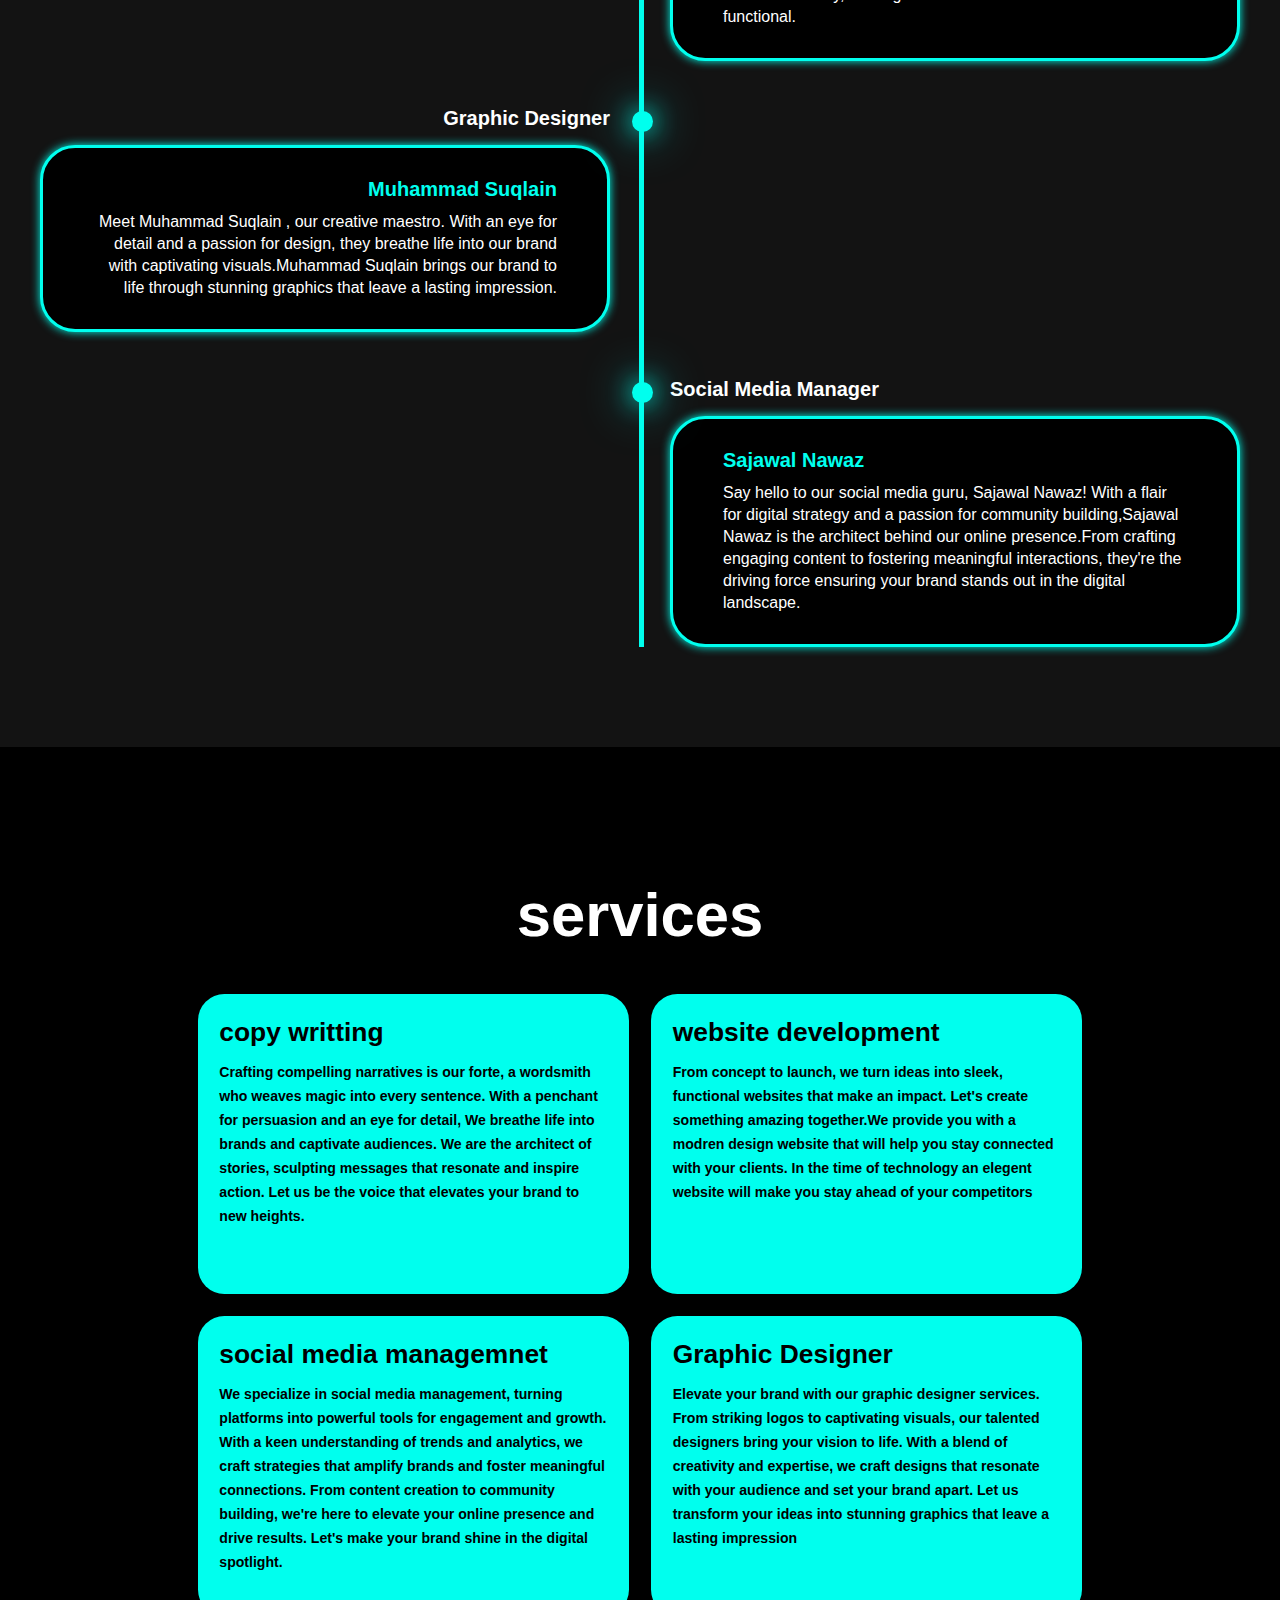
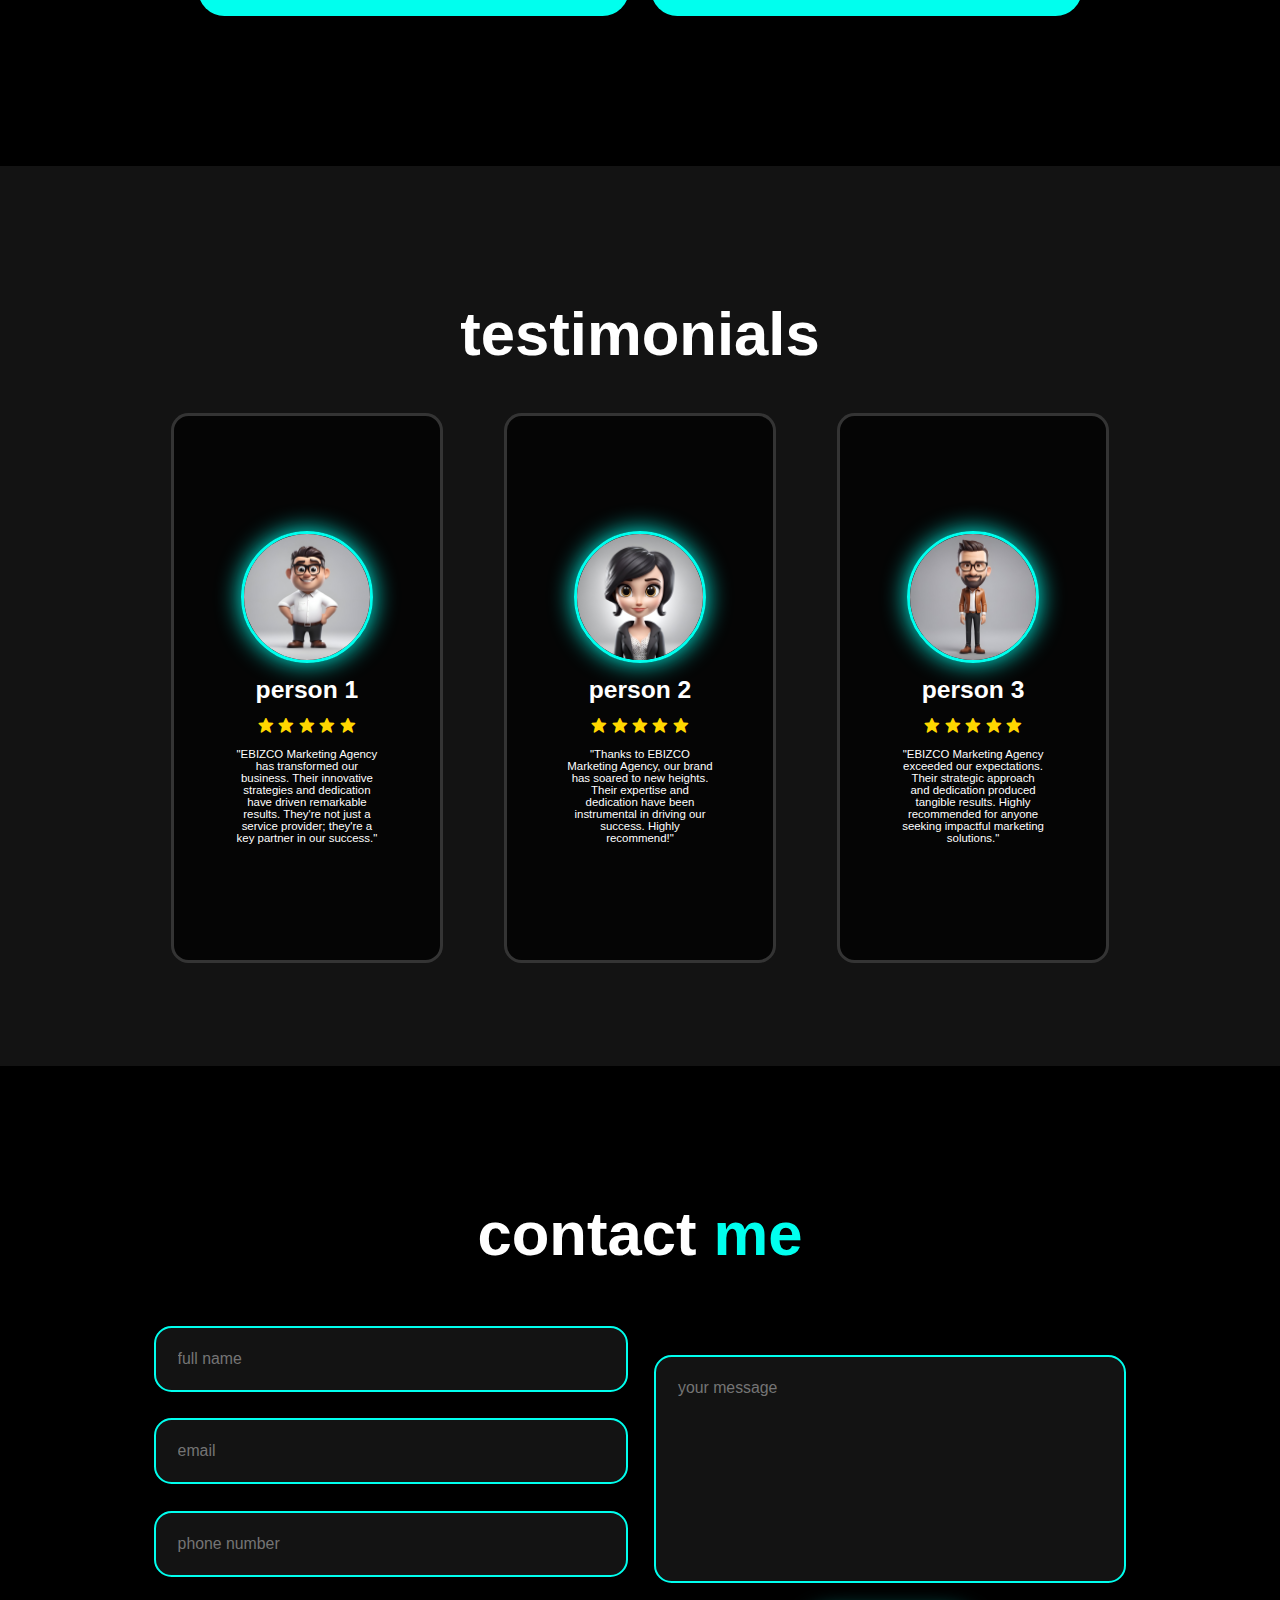
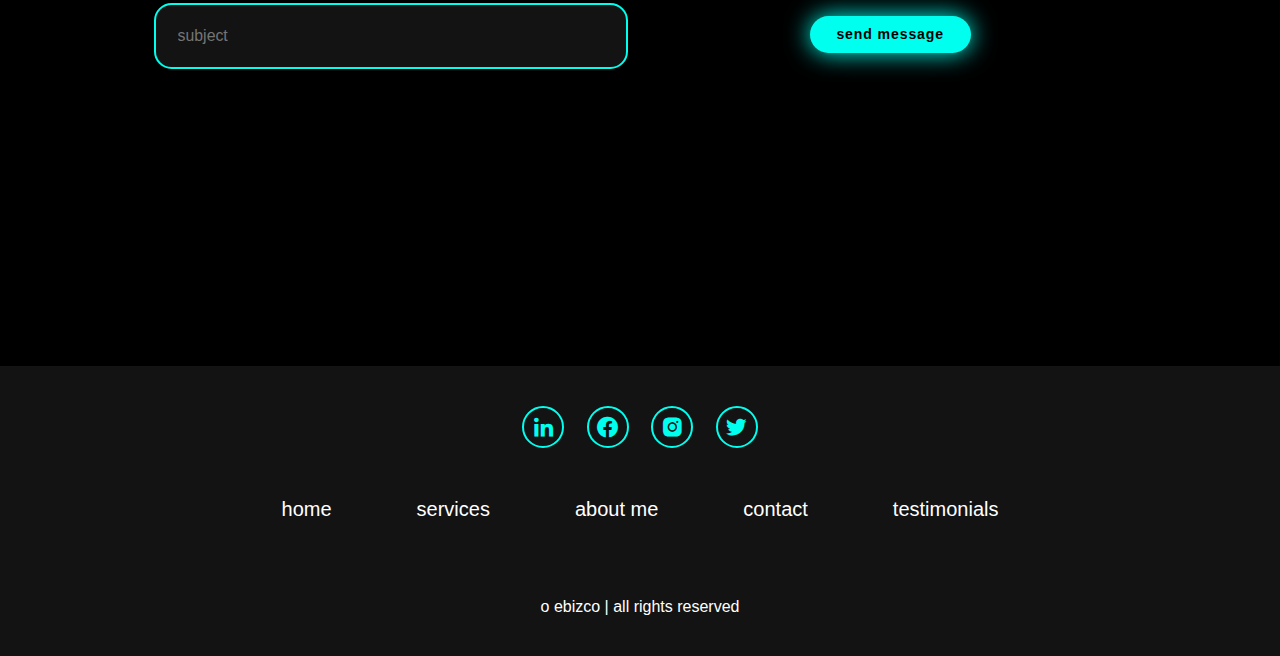
==== commit 6c7e4743: "Add files via upload" ====
--- a/index.html
+++ b/index.html
@@ -32,10 +32,14 @@
           <ul class="dropdown">
             <li><a href="about.html">about us</a></li>
             <li><a href="team.html">our team</a></li>
-            <li><a href="#services">services</a></li>
           </ul>
           </li>
-          <li><a href="#services" >services</a></li>
+          <li><a href="#services" >services</a>
+            <ul class="dropdown">
+              <li><a href="service.html">our services</a></li>
+              <li><a href="projects.html">our projects</a></li>
+            </ul>
+          </li>
           <li><a href="#testimonials" >testimonials</a></li>
           <li><a href="#contact" >contact</a></li>
         </ul>
@@ -132,6 +136,7 @@
       <h2 class="heading">services</h2>
 
        <div class="services-container">
+        
         <div class="service-box">
           <div class="service-info">
             <h4>copy writting</h4>
@@ -161,16 +166,23 @@
         </div>
 
        </div>
+
      </section>
 
      <section class="testimonials" id="testimonials">
+
       <div class="testimonials-box">
+        
         <h2 class="heading">testimonials</h2>
 
           <div class="wrapper">
+
             <div class="testimonial-item">
+
               <img src="index (1).jpg" alt="">
+
               <h2>person 1</h2>
+
               <div class="rating">
                 <i class='bx bxs-star' id="star"></i>
                 <i class='bx bxs-star' id="star"></i>
@@ -178,7 +190,9 @@
                 <i class='bx bxs-star' id="star"></i>
                 <i class='bx bxs-star' id="star"></i>
               </div>
+
               <p>"EBIZCO Marketing Agency has transformed our business. Their innovative strategies and dedication have driven remarkable results. They're not just a service provider; they're a key partner in our success."</p>
+
             </div>
 
             <div class="testimonial-item">
@@ -208,33 +222,47 @@
             </div>
 
           </div>
-        </h2>
-      </div>
+
+      </div>
+
      </section>
 
      <section class="contact" id="contact">
+
       <h2 class="heading">contact <span>me</span></h2>
 
         <form action="https://formspree.io/f/xoqgpzyn"
                method="POST">
           
           <div class="input-group">
+
             <div class="input-box">
+
               <input type="text" name="name" placeholder="full name">
+
               <input type="email" name="email" placeholder="email">
-            </div>
+
+            </div>
+
             <div class="input-box">
+
               <input type="number" name="phone" placeholder="phone number">
+
               <input type="text" name="suject" placeholder="subject">
-            </div>
+              
+            </div>
+
           </div>
 
          <div class="input-group-2">
+
           <textarea name="message" id="message" cols="30" rows="10" placeholder="your message"></textarea>
+
           <input type="submit" name="send" value="send message" class="btn">
          </div>
 
         </form>
+
      </section>
 
      <footer class="footer">
--- a/style.css
+++ b/style.css
@@ -8,20 +8,32 @@
     scroll-behavior: smooth;
     font-family: "Poppins", sans-serif;
 }
+
 :root{
     --bg-color:#000000;
     --second-bg-color: #131313;
     --text-color: white;
     --main-color:#00ffee;
 }
+
 html{
     font-size: 60%;
     overflow-x: hidden;
 }
+
 body{
     background: var(--bg-color);
     color: var(--text-color);
 }
+
+section{
+    min-height: 100vh;
+    padding: 10rem 12% 10rem;
+}
+
+
+                    /* navbar */
+
 .header{
     position: fixed;
     top: 0;
@@ -35,6 +47,7 @@
     align-items: center;
     z-index: 5;
 }
+
 .logo{
     font-size: 3rem;
     color: var(--text-color);
@@ -45,12 +58,57 @@
     height: 100px;
     margin: 0 0 15px;
 }
+
 .logo img{
     width: 130px;
 }
+
 .logo:hover{
     transform: scale(1.1);
 }
+
+
+
+ul{
+    list-style: none;
+}
+
+ul li{
+    display: inline-block;
+    position: relative;
+}
+
+ul li a{
+    display: block;
+    padding: 20px 25px;
+    color: #555;
+    text-decoration: none;
+    text-align: center;
+    font-size: 20px;
+}
+
+ul li ul.dropdown li{
+    display: block;
+}
+
+ul li ul.dropdown{
+    width: 100%;
+    background: #00ffee;
+    position: absolute;
+    z-index: 999;
+    display: none;
+}
+
+ul li a:hover{
+    background: #131313;
+}
+
+ul li:hover ul.dropdown{
+    display: block;
+}
+
+
+
 .navbar a{
     font-size: 1.8rem;
     color: var(--text-color);
@@ -58,28 +116,28 @@
     font-weight: 500;
     transition: 0.3s ease;
     border-bottom: 3px solid transparent;
-              /* display: block; */
-}
+}
+
 .navbar a:hover,
 .navbar a.active{
     color: var(--main-color);
     border-bottom: 3px solid var(--main-color);
 }
+
 #menu-icon{
-    /* font-size: 3.6rem;
-    color: var(--main-color); */
     display: none;
 }
-section{
-    min-height: 100vh;
-    padding: 10rem 12% 10rem;
-}
+
+
+                   /* home  */
+
 .home{
     display: flex;
     align-items: center;
     justify-content: center;
     gap: 15rem;
 }
+
 .home-content{
     display: flex;
     flex-direction: column;
@@ -88,23 +146,28 @@
     justify-content: center;
     margin-top: 3rem;
 }
+
 span{
     color: var(--main-color)
 }
+
 .logo span{
     color: var(--main-color);
 }
+
 .home-content  h3{
     margin-bottom: 2rem;
     margin-top: 1rem;
     font-size: 3.5rem;
 }
+
 .home-content h1{
     font-size: 7rem;
     font-weight: 700;
     margin-top: 1.5rem;
     line-height: 1;
 }
+
 .home-img img{
     position: relative;
     top: 3rem;
@@ -115,17 +178,20 @@
     cursor: pointer;
     transition: 0.4s ease-in-out;
 }
+
 .home-img img:hover{
     box-shadow: 0 0 25px var(--main-color),
                 0 0 50px var(--main-color),
                 0 0 100px var(--main-color);
 }
+
 .home-content p{
     font-size: 1.5rem;
     font-weight: 500;
     line-height: 1.6;
     max-width: 1000px;
 }
+
 .social-icons a{
     display: inline-flex;
     justify-content: center;
@@ -140,12 +206,14 @@
     margin: 3rem 1.5rem 3rem 0;
     transition: 0.3s ease-in-out;
 }
+
 .social-icons a:hover{
     color: var(--text-color);
     transform: scale(1.3)translateY(-5px);
     box-shadow: 0 0 25px var(--main-color);
     background-color: var(--main-color);
 }
+
 .btn{
     display: inline-block;
     padding: 1rem 2.8rem;
@@ -160,39 +228,47 @@
     transition: 0.3 ease-in-out;
     cursor: pointer;
 }
+
 .btn:hover{
     transform: scale(1.05);
     box-shadow: 0 0 50px var(--main-color);
 }
+
 .btn-group{
     display: flex;
     align-items: center;
     gap: 1.5rem;
 }
+
 .btn-group a:nth-of-type(2){
     background: black;
     color: var(--main-color);
     border: 2px solid var(--main-color);
     box-shadow: 0 0 25px transparent;
 }
+
 .btn-group a:nth-of-type(2):hover{
     box-shadow: 0 0 25px var(--main-color);
     background-color: var(--main-color);
     color: black;
 }
+
 .text-animation{
     font-size: 34px;
     font-weight: 600;
     min-width: 280px;
 }
+
 .text-animation span{
     position: relative;
 }
+
 .text-animation span::before{
     content: "web developer";
     color: var(--main-color);
     animation: words 20s infinite;
 }
+
 .text-animation span::after{
     content: "";
     background-color: var(--bg-color);
@@ -203,6 +279,10 @@
     right: -8px;
     animation: cursor 0.6s infinite,typing  20s steps(14) infinite;
 }
+
+
+
+
 
 @keyframes cursor{
     to{
@@ -258,18 +338,25 @@
         width: calc(100% + 8px);
     }
 } 
+
+
+                /* team  */
+
 .heading{
     font-size: 7rem;
     text-align: center;
     margin: 5rem 0;
 }
+
 .education{
     padding: 100px 15px;
     background: var(--second-bg-color);
 }
+
 .education h2{
     margin-bottom: 5rem;
 }
+
 .timeline-items{
     max-width: 1200px;
     margin: auto;
@@ -277,6 +364,7 @@
     flex-wrap: wrap;
     position: relative;
 }
+
 .timeline-items::before{
     content: "";
     position: absolute;
@@ -285,21 +373,26 @@
     background-color: var(--main-color);
     left: calc(50% - 1px);
 }
+
 .timeline-item{
     margin-bottom: 40px;
     width: 100%;
     position: relative;
 }
+
 .timeline-item:last-child{
     margin-bottom: 0;
 }
+
 .timeline-item:nth-child(odd){
     padding-right: calc(50% + 30px);
     text-align: right;
 }
+
 .timeline-item:nth-child(even){
     padding-left: calc(50% + 30px);
 }
+
 .timeline-dot{
     height: 21px;
     width: 21px;
@@ -311,12 +404,14 @@
     border-radius: 50%;
     top: 10px;
 }
+
 .timeline-date{
     font-size: 20px;
     font-weight: 800;
     color: white;
     margin: 6px 0 15px;
 }
+
 .timeline-content{
     background-color: var(--bg-color);
     border: 3px solid var(--main-color);
@@ -326,16 +421,19 @@
     cursor: pointer;
     transition: 0.3s ease-in;
 }
+
 .timeline-content:hover{
     transform: scale(1.05);
     box-shadow: 0 0 25px var(--main-color);
 }
+
 .timeline-content h3{
     font-size: 20px;
     color: var(--main-color);
     margin: 0 0 10px;
     font-weight: 600;
 }
+
 .timeline-content p {
     color: white;
     font-size: 16px;
@@ -346,27 +444,36 @@
 ::-webkit-scrollbar{
     width: 15px;
 }
+
 ::-webkit-scrollbar-thumb{
     background-color: var(--main-color);
 }
+
 ::-webkit-scrollbar-track{
     background-color: var(--bg-color);
     width: 50px;
 }
+
+
+              /* services section  */
+
 .services{
     background: var(--bg-color);
     color: black;
 }
+
 .services h2{
     margin-bottom: 5rem;
     color: white;
 }
+
 .services-container{
     display: grid;
     grid-template-columns: repeat(2,1fr);
     align-items: center;
     gap: 2.5rem;
 }
+
 .service-box{
     background-color: var(--main-color);
     height: 300px;
@@ -375,12 +482,14 @@
     cursor: pointer;
     transition: 0.4s ease-in-out;
 }
+
 .service-box:hover{
     background: white;
     color: black;
     border: 5px solid var(--main-color);
     transform: scale(1.03);
 }
+
 .service-box .service-info{
     display: flex;
     flex-direction: column;
@@ -390,12 +499,14 @@
     align-items: baseline;
     padding: 2rem 1.9rem;
 }
+
 .service-info h4{
     font-size: 3rem;
     font-weight: 800;
     line-height: 1.2;
     padding-bottom: 1.5rem;
 }
+
 .service-info p{
     font-size: 1.6rem;
     font-weight: 600;
@@ -403,9 +514,13 @@
     line-height: 1.7;
     margin: auto;
 }
+
+                   /* testimonials section  */
+
 .testimonials{
     background: var(--second-bg-color);
 }
+
 .testimonials-box{
     background-size: cover;
     display: flex;
@@ -413,20 +528,24 @@
     justify-content: center;
     flex-direction: column;
 }
+
 .testimonials .heading{
     margin-bottom: 5rem;
 }
+
 .testimonials-box img{
     width: 15rem;
     border-radius: 50%;
     border: 3px solid var(--main-color);
     box-shadow: 0 0 25px var(--main-color);
 }
+
 .wrapper{
     display: grid;
     grid-template-columns: repeat(3,1fr);
     gap: 3rem;
 }
+
 .testimonial-item{
     min-height: 550px;
     max-width: 450px;
@@ -445,29 +564,40 @@
     color: white;
     transition: 0.4s ease-in-out;
 }
+
 .testimonial-item:hover{
     border: 3px sloid var(--main-color);
     transform: translateY(-10px)scale(1.03);
     box-shadow: 0 0 50px var(--main-color);
 }
+
 .testimonial-item h2{
     font-size: 2.8rem;
 }
+
 .testimonial-item p{
     font-size: 1.3rem;
 }
+
 #star{
     color: gold;
     font-size: 2rem;
 }
+
+
+
+                             /* contact  */
+
 .contact{
     background-color: var(--bg-color);
 }
+
 .contact h2{
     margin-bottom: 3rem;
     color: white;
     font-size: 7rem;
 }
+
 .contact form{
     display: flex;
     align-items: center;
@@ -476,11 +606,13 @@
     margin: 5rem auto;
     text-align: center;
 }
+
 .contact form .input-box{
     display: flex;
     justify-content: center;
     flex-wrap: wrap;
 }
+
 .contact form .input-box input,
 .contact form textarea{
     width: 100%;
@@ -493,9 +625,15 @@
     margin: 1.5rem 0;
     resize: none;
 }
+
 .contact form .btn{
     margin-top: 2rem;
 }
+
+
+
+
+                     /* footer  */
 .footer{
     position: relative;
     bottom: 0;
@@ -503,11 +641,13 @@
     padding: 40px 0;
     background-color: var(--second-bg-color);
 }
+
 .footer .social{
     text-align: center;
     padding-bottom: 25px;
     color: var(--main-color);
 }
+
 .footer .social a{
     font-size: 25px;
     color: var(--main-color);
@@ -521,12 +661,14 @@
     margin: 0 10px;
     transition: 0.3s ease-in-out;
 }
+
 .footer .social a:hover{
     transform: scale(1.2)translateY(-10px);
     background-color: var(--main-color);
     color: black;
     box-shadow: 0 0 255px var(--main-color);
 }
+
 .footer ul{
     margin-top: 0;
     padding: 0;
@@ -535,18 +677,22 @@
     margin-bottom: 0;
     text-align: center;
 }
+
 .footer ul li a{
     color: white;
     border-bottom: 3px solid transparent;
     transition: 0.3s ease-in-out;
 }
+
 .footer ul li a:hover{
     border-bottom: 3px solid var(--main-color);
 }
+
 .footer ul li{
     display: inline-block;
     padding: 0 15px;  
 }
+
 .footer .copyright{
     margin-top: 50px;
     text-align: center;
@@ -554,15 +700,22 @@
     color: white;
 }
 
+
+
+
+
 @media (max-width:1285px) {
+
     html{
         font-size: 55%;
     }
+
     .services-container{
         padding-bottom: 7rem;
         grid-template-columns: repeat(2,1fr);
         margin: 0 5rem;
     }
+
     .home-img img {
         position: relative;
         top: 3rem;
@@ -573,11 +726,24 @@
         cursor: pointer;
         transition: 0.4s ease-in-out;
     }
-}
+
+}
+
+
+
+
+
+
+
+
+
+
 @media(max-width:991px) {
+
     header{
         padding: 2rem 3%;
     }
+
     .home-img img {
         position: relative;
         top: 3rem;
@@ -588,46 +754,66 @@
         cursor: pointer;
         transition: 0.4s ease-in-out;
     }
+
     section{
         padding: 10rem 3% 2rem;
     }
+
     .timeline-items::before{
         left: 7px;
     }
+
     .timeline-item:nth-child(odd){
         padding-right: 0;
         text-align: left;
     }
+
     .timeline-item:nth-child(odd),
     .timeline-item:nth-child(even){
         padding-left: 37px;
     }
+
     .timeline-dot{
         left: 0;
     }
+
     .services{
         padding-bottom: 7rem;
     }
+
     .testimonials .wrapper{
         grid-template-columns: repeat(1,1fr);
     }
+
     .contact form{
         flex-direction: column;
     }
+
     .footer{
         padding: 2rem 3%;
     }
-}
+
+}
+
+
+
+
+
+
+
 @media (max-width:895px) {
+
     #menu-icon{
         display: block;
         cursor:pointer;
         font-size: 3.6rem;
         color: var(--main-color);
     }
+
     .logo{
         margin: 0 0 15px;
     }
+
     .navbar{
         position: absolute;
         top: 100%;
@@ -643,47 +829,67 @@
         overflow: hidden;
         opacity: 1;  
     }
+
     .navbar.active{
         display: block;
         opacity: 1;
     }
+
     .navbar a{
         display: block;
         font-size: 2rem;
         margin: 3rem 0;
         color: white;
     }
+
     .home{
         flex-direction: column-reverse;
         margin: 5rem 4rem;
     }
+
     .home-content h3{
         font-size: 2.6rem;
     }
+
     .home-content h1{
         font-size: 8rem;
         margin-top: 3rem;
     }
+
     .home-content p{
         max-width: 600;
         margin: 0 auto;
     }
+
     .home-img img{
         width: 35vw;
         height: 45vh;
     }
+
     .services h2{
         margin-bottom: 3rem;
     }
+
     .services-container{
         grid-template-columns: repeat(1,1fr);
     }
+
     .service-info p {
         font-size: 1.2rem;
         font-weight: 700;
     }
-}
+
+}
+
+
+
+
+
+
+
+
 @media (max-width:655px){
+
     .home-img img {
         width: 84vw;
         height: 55vh;
